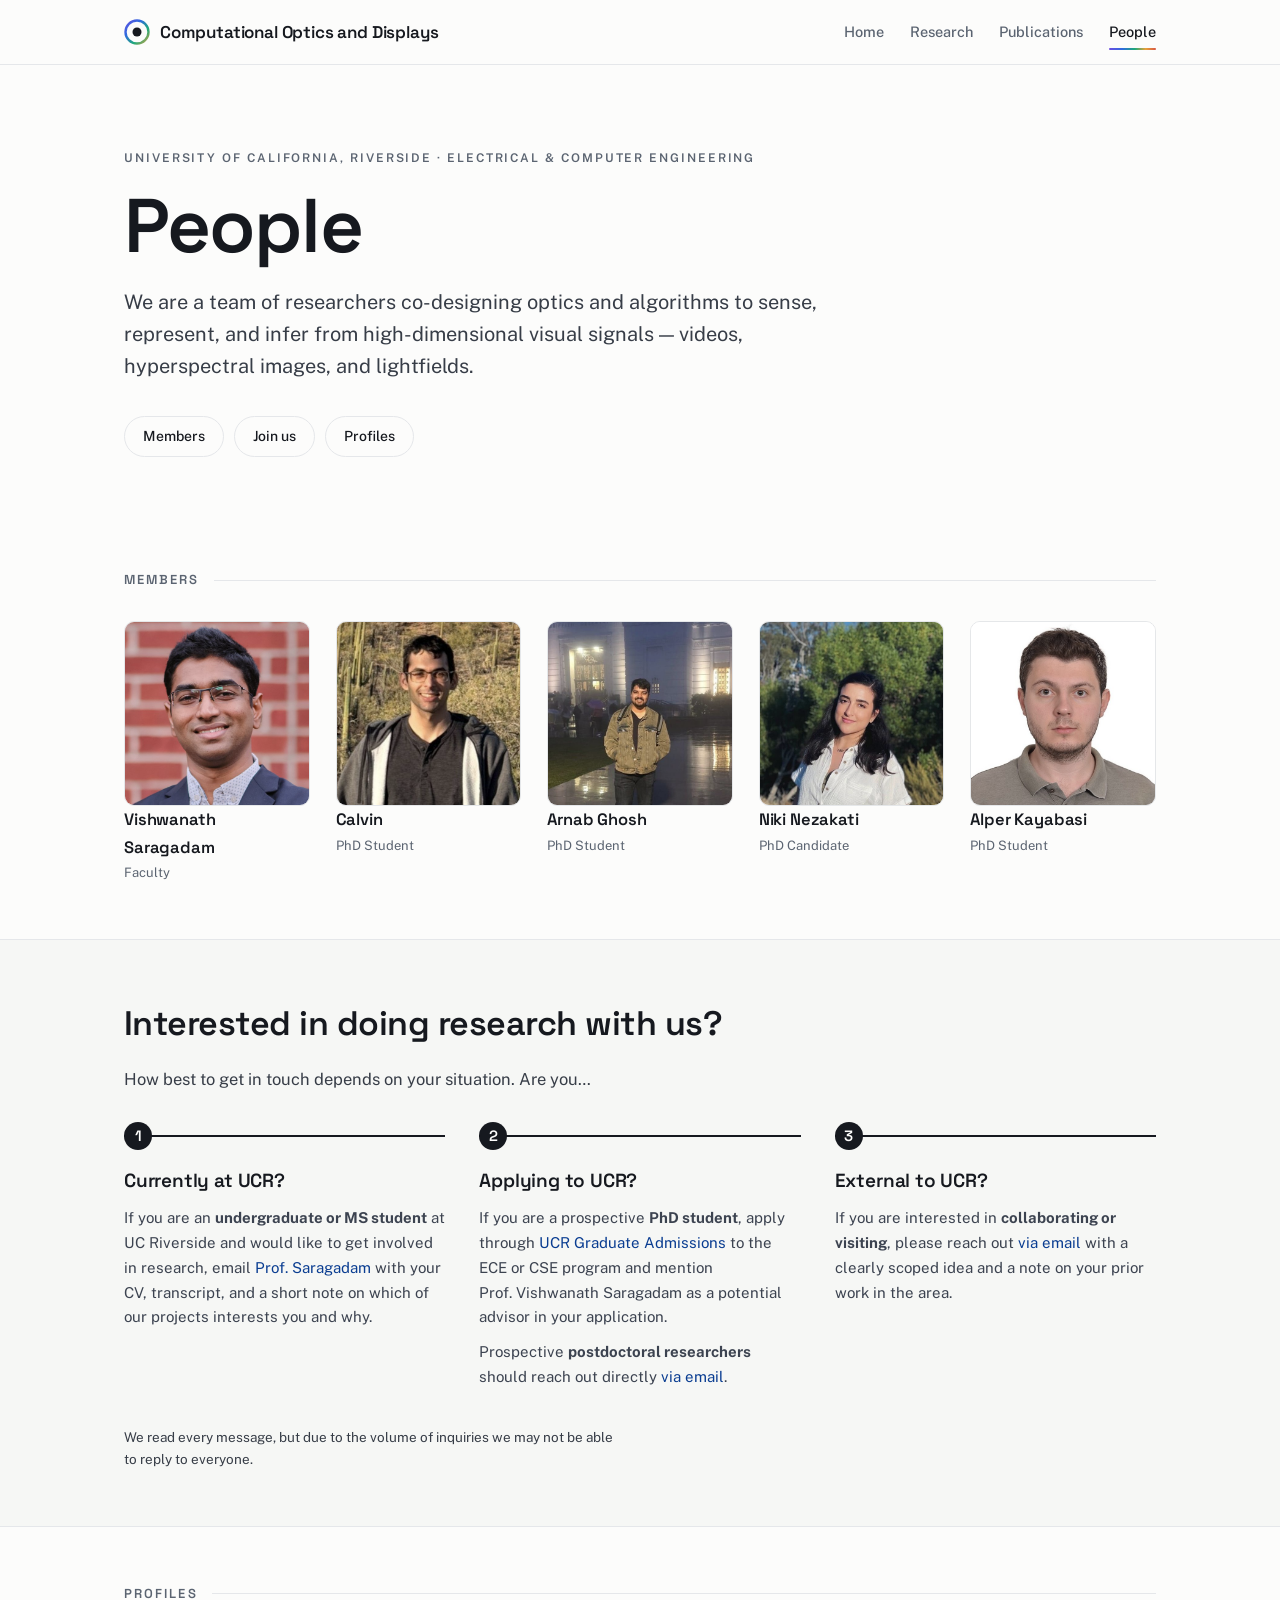
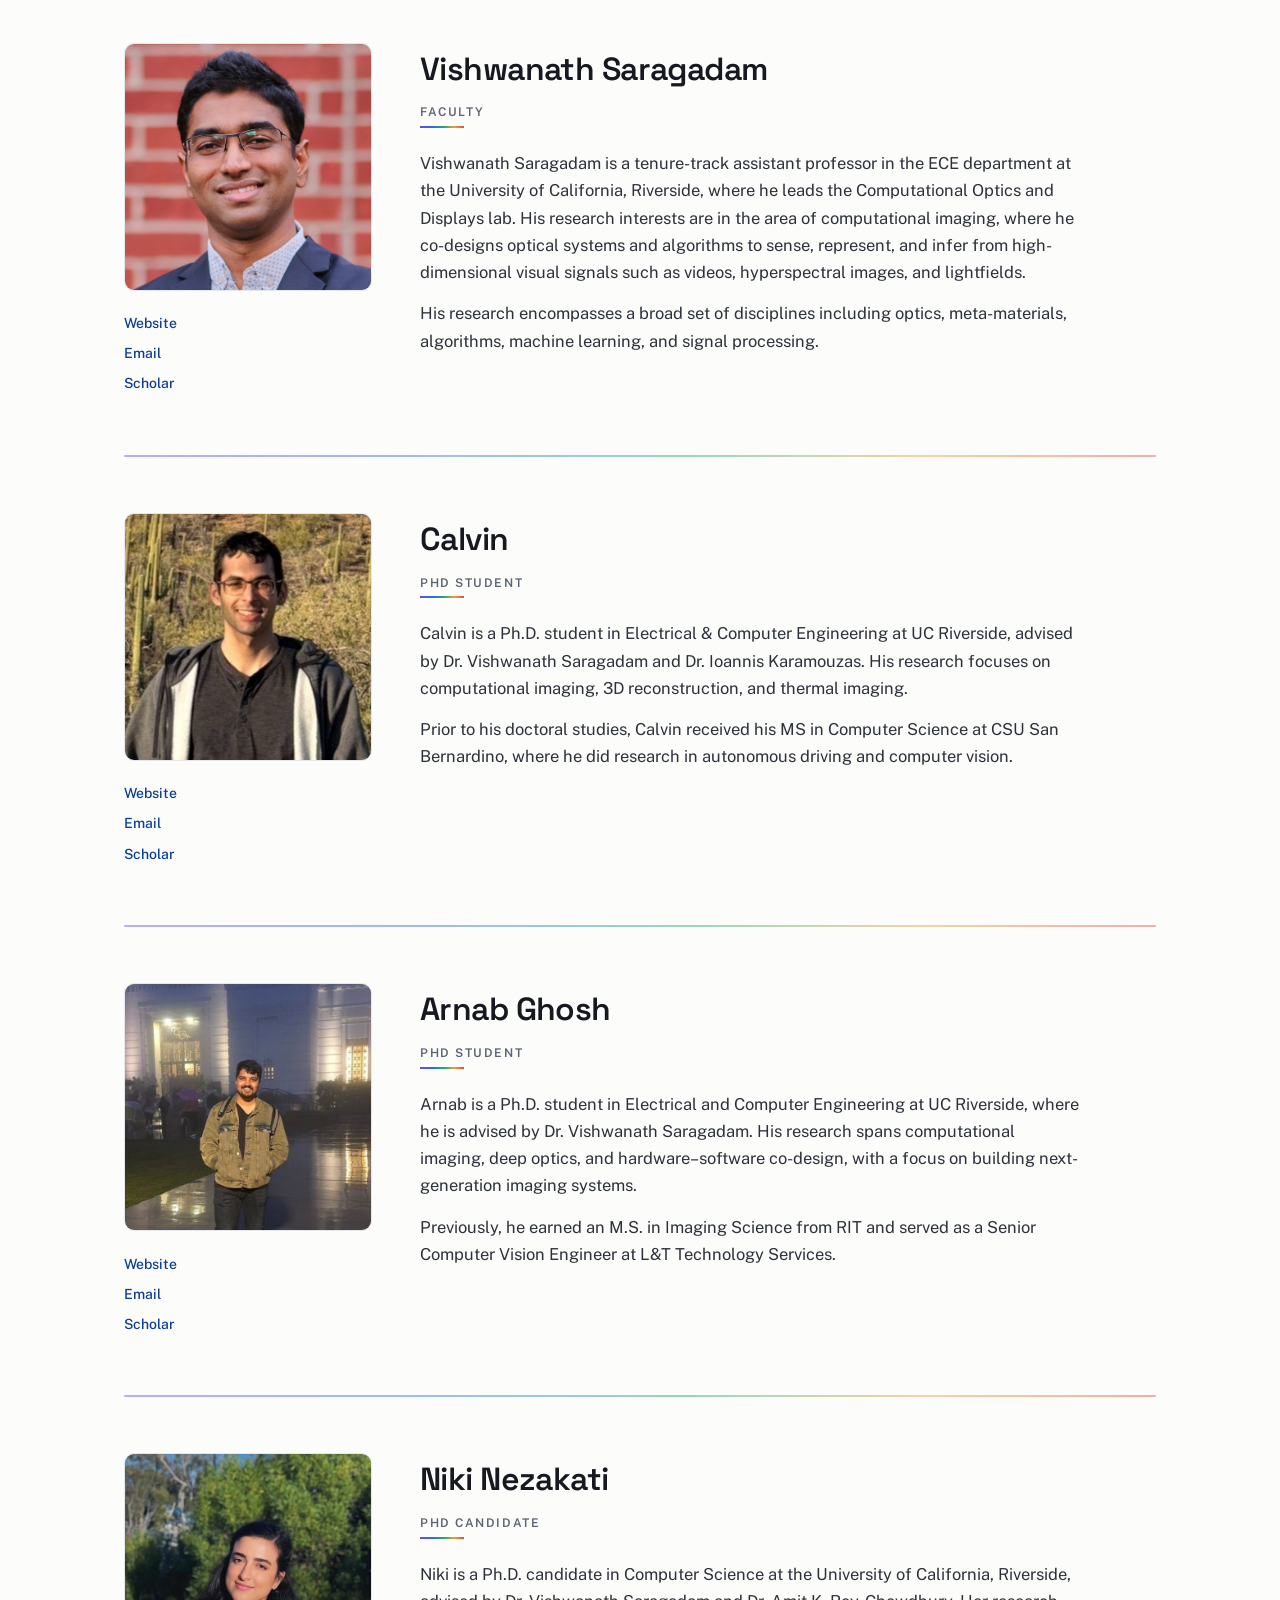
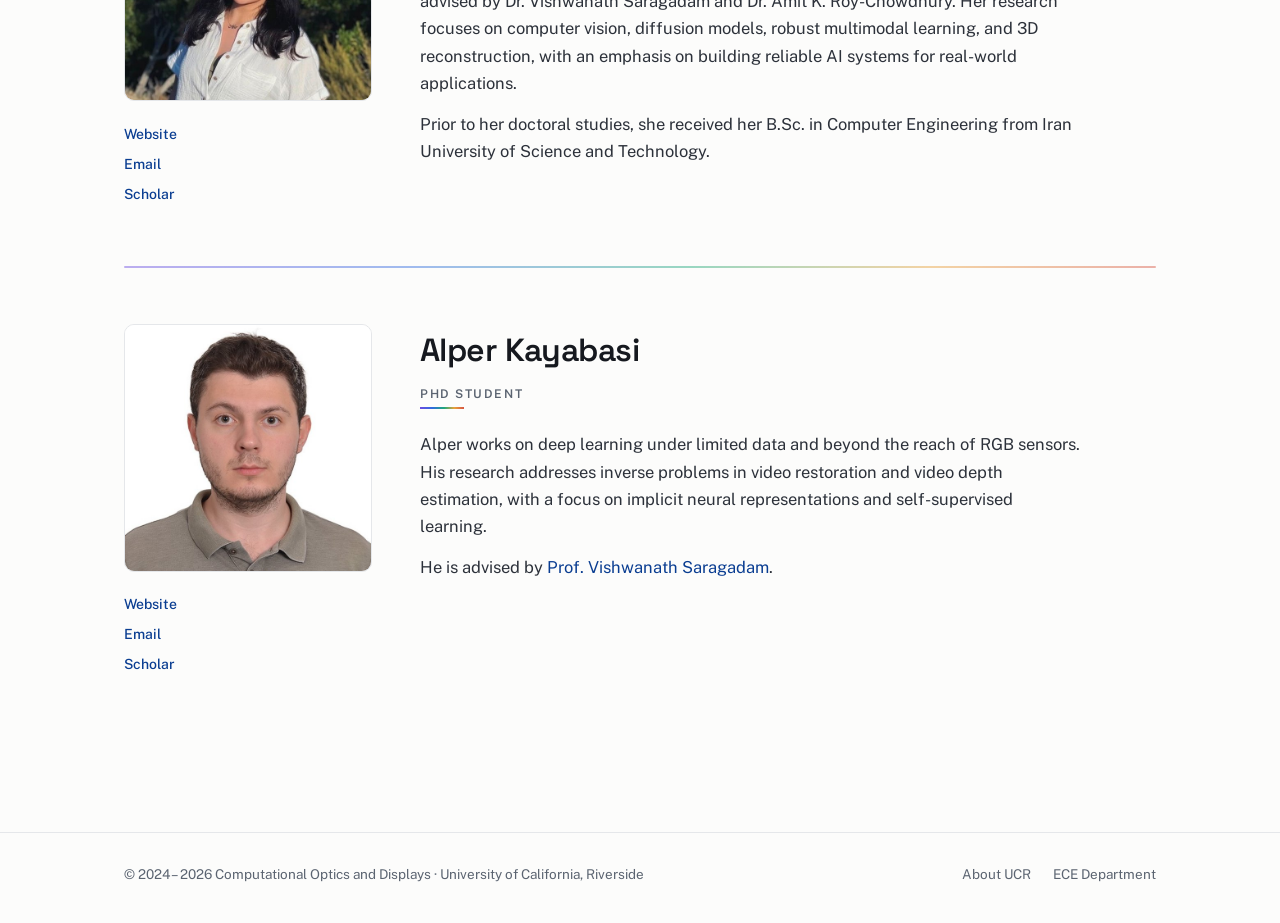
==== people.html @ ba67bdd8 "Add files via upload" ====
<!DOCTYPE html>
<html lang="en">
<head>
<meta charset="UTF-8">
<meta name="viewport" content="width=device-width, initial-scale=1.0">
<title>People – Computational Optics and Displays</title>
<meta name="description" content="The people of the Computational Optics and Displays lab at UC Riverside — co-designing optics and algorithms to sense, represent, and infer from high-dimensional visual signals.">
<link rel="preconnect" href="https://fonts.googleapis.com">
<link rel="preconnect" href="https://fonts.gstatic.com" crossorigin>
<link href="https://fonts.googleapis.com/css2?family=Space+Grotesk:wght@500;600;700&family=Public+Sans:ital,wght@0,400;0,500;0,600;1,400&display=swap" rel="stylesheet">
<link rel="stylesheet" href="css/style.css">
</head>
<body>
<a class="skip" href="#main-content">Skip to content</a>

<header class="site-head">
  <div class="container">
    <a class="brand" href="index.html">
      <!-- aperture mark -->
      <svg width="26" height="26" viewBox="0 0 26 26" fill="none" aria-hidden="true">
        <defs>
          <linearGradient id="spec" x1="0" y1="0" x2="26" y2="26" gradientUnits="userSpaceOnUse">
            <stop offset="0" stop-color="#6c4ce0"/><stop offset=".35" stop-color="#2f6bdf"/>
            <stop offset=".65" stop-color="#1fa97a"/><stop offset="1" stop-color="#e8a13a"/>
          </linearGradient>
        </defs>
        <circle cx="13" cy="13" r="11.5" stroke="url(#spec)" stroke-width="2.4"/>
        <circle cx="13" cy="13" r="4.5" fill="var(--ink)"/>
      </svg>
      Computational Optics and Displays
    </a>
    <nav class="main-nav" aria-label="Site">
      <a href="index.html">Home</a>
      <a href="index.html#research">Research</a>
      <a href="publications.html">Publications</a>
      <a href="people.html" class="active" aria-current="page">People</a>
    </nav>
  </div>
</header>

<main id="main-content">

  <!-- ============ Hero ============ -->
  <section class="hero">
    <div class="container">
      <p class="eyebrow">University of California, Riverside · Electrical &amp; Computer Engineering</p>
      <h1>People</h1>
      <p class="lede">We are a team of researchers co-designing optics and algorithms to sense, represent, and infer from high-dimensional visual signals — videos, hyperspectral images, and lightfields.</p>
      <nav class="jump" aria-label="On this page">
        <a href="#members">Members</a>
        <a href="#join-us">Join us</a>
        <a href="#profiles">Profiles</a>
      </nav>
    </div>
  </section>

  <!-- ============ Overview grid ============ -->
  <section class="section" id="members">
    <div class="container">
      <h2 class="section-head">Members</h2>
      <ul class="people-grid">
        <li><a class="person-card" href="#vishwanath">
          <img src="images/vishwanath.jpg" alt="Portrait of Vishwanath Saragadam">
          <span class="p-meta"><span class="p-name">Vishwanath Saragadam</span><span class="p-role">Faculty</span></span>
        </a></li>
        <li><a class="person-card" href="#calvin">
          <img src="images/calvin.jpg" alt="Portrait of Calvin">
          <span class="p-meta"><span class="p-name">Calvin</span><span class="p-role">PhD Student</span></span>
        </a></li>
        <li><a class="person-card" href="#arnab">
          <img src="images/arnab.jpg" alt="Portrait of Arnab">
          <span class="p-meta"><span class="p-name">Arnab Ghosh</span><span class="p-role">PhD Student</span></span>
        </a></li>
        <li><a class="person-card" href="#niki">
          <img src="images/niki.jpg" alt="Portrait of Niki">
          <span class="p-meta"><span class="p-name">Niki Nezakati</span><span class="p-role">PhD Candidate</span></span>
        </a></li>
        <li><a class="person-card" href="#alper">
          <img src="images/alper.jpg" alt="Portrait of Alper Kayabasi">
          <span class="p-meta"><span class="p-name">Alper Kayabasi</span><span class="p-role">PhD Student</span></span>
        </a></li>
      </ul>
    </div>
  </section>

  <!-- ============ Join us ============ -->
  <section class="section join" id="join-us">
    <div class="container">
      <h2>Interested in doing research with us?</h2>
      <p>How best to get in touch depends on your situation. Are you…</p>
      <ol class="join-list">
        <li>
          <h3>Currently at UCR?</h3>
          <p>If you are an <strong>undergraduate or MS student</strong> at UC Riverside and would like to get involved in research, email <a href="mailto:vishwanath.saragadam@ucr.edu">Prof.&nbsp;Saragadam</a> with your CV, transcript, and a short note on which of our projects interests you and why.</p>
        </li>
        <li>
          <h3>Applying to UCR?</h3>
          <p>If you are a prospective <strong>PhD student</strong>, apply through <a href="https://graduate.ucr.edu/admissions" target="_blank" rel="noopener">UCR Graduate Admissions</a> to the ECE or CSE program and mention Prof.&nbsp;Vishwanath Saragadam as a potential advisor in your application.</p>
          <p>Prospective <strong>postdoctoral researchers</strong> should reach out directly <a href="mailto:vishwanath.saragadam@ucr.edu">via email</a>.</p>
        </li>
        <li>
          <h3>External to UCR?</h3>
          <p>If you are interested in <strong>collaborating or visiting</strong>, please reach out <a href="mailto:vishwanath.saragadam@ucr.edu">via email</a> with a clearly scoped idea and a note on your prior work in the area.</p>
        </li>
      </ol>
      <p class="join-note">We read every message, but due to the volume of inquiries we may not be able to reply to everyone.</p>
    </div>
  </section>

  <!-- ============ Profiles ============ -->
  <section class="section" id="profiles">
    <div class="container">
      <h2 class="section-head">Profiles</h2>

      <!-- ===== PERSON: VISHWANATH SARAGADAM ===== -->
      <article class="profile" style="padding-top:8px">
        <div class="profile-media">
          <img src="images/vishwanath.jpg" alt="Portrait of Vishwanath Saragadam">
          <ul class="links">
            <li><a href="https://vishwa91.github.io/" target="_blank" rel="noopener">Website</a></li>
            <li><a href="mailto:vishwanath.saragadam@ucr.edu">Email</a></li>
            <li><a href="https://scholar.google.com/citations?user=u-xGD2AAAAAJ" target="_blank" rel="noopener">Scholar</a></li>
          </ul>
        </div>
        <div class="profile-body">
          <h3 id="vishwanath">Vishwanath Saragadam</h3>
          <span class="role-tag">Faculty</span>
          <p>Vishwanath Saragadam is a tenure-track assistant professor in the ECE department at the University of California, Riverside, where he leads the Computational Optics and Displays lab. His research interests are in the area of computational imaging, where he co-designs optical systems and algorithms to sense, represent, and infer from high-dimensional visual signals such as videos, hyperspectral images, and lightfields.</p>
          <p>His research encompasses a broad set of disciplines including optics, meta-materials, algorithms, machine learning, and signal processing.</p>
        </div>
      </article>
      <hr class="spectrum">

      <!-- ===== PERSON: CALVIN ===== -->
      <article class="profile">
        <div class="profile-media">
          <img src="images/calvin.jpg" alt="Portrait of Calvin">
          <ul class="links">
            <li><a href="#" class="todo">Website</a></li><!-- TODO: add link -->
            <li><a href="#" class="todo">Email</a></li><!-- TODO: add link -->
            <li><a href="#" class="todo">Scholar</a></li><!-- TODO: add link -->
          </ul>
        </div>
        <div class="profile-body">
          <h3 id="calvin">Calvin</h3>
          <span class="role-tag">PhD Student</span>
          <p>Calvin is a Ph.D. student in Electrical &amp; Computer Engineering at UC Riverside, advised by Dr.&nbsp;Vishwanath Saragadam and Dr.&nbsp;Ioannis Karamouzas. His research focuses on computational imaging, 3D reconstruction, and thermal imaging.</p>
          <p>Prior to his doctoral studies, Calvin received his MS in Computer Science at CSU San Bernardino, where he did research in autonomous driving and computer vision.</p>
        </div>
      </article>
      <hr class="spectrum">

      <!-- ===== PERSON: ARNAB ===== -->
      <article class="profile">
        <div class="profile-media">
          <img src="images/arnab.jpg" alt="Portrait of Arnab">
          <ul class="links">
            <li><a href="#" class="todo">Website</a></li><!-- TODO: add link -->
            <li><a href="#" class="todo">Email</a></li><!-- TODO: add link -->
            <li><a href="https://scholar.google.com/citations?user=zqR-GtcAAAAJ" target="_blank" rel="noopener">Scholar</a></li>
          </ul>
        </div>
        <div class="profile-body">
          <h3 id="arnab">Arnab Ghosh</h3>
          <span class="role-tag">PhD Student</span>
          <p>Arnab is a Ph.D. student in Electrical and Computer Engineering at UC Riverside, where he is advised by Dr.&nbsp;Vishwanath Saragadam. His research spans computational imaging, deep optics, and hardware–software co-design, with a focus on building next-generation imaging systems.</p>
          <p>Previously, he earned an M.S. in Imaging Science from RIT and served as a Senior Computer Vision Engineer at L&amp;T Technology Services.</p>
        </div>
      </article>
      <hr class="spectrum">

      <!-- ===== PERSON: NIKI ===== -->
      <article class="profile">
        <div class="profile-media">
          <img src="images/niki.jpg" alt="Portrait of Niki">
          <ul class="links">
            <li><a href="#" class="todo">Website</a></li><!-- TODO: add link -->
            <li><a href="#" class="todo">Email</a></li><!-- TODO: add link -->
            <li><a href="#" class="todo">Scholar</a></li><!-- TODO: add link -->
          </ul>
        </div>
        <div class="profile-body">
          <h3 id="niki">Niki Nezakati</h3>
          <span class="role-tag">PhD Candidate</span>
          <p>Niki is a Ph.D. candidate in Computer Science at the University of California, Riverside, advised by Dr.&nbsp;Vishwanath Saragadam and Dr.&nbsp;Amit K. Roy-Chowdhury. Her research focuses on computer vision, diffusion models, robust multimodal learning, and 3D reconstruction, with an emphasis on building reliable AI systems for real-world applications.</p>
          <p>Prior to her doctoral studies, she received her B.Sc. in Computer Engineering from Iran University of Science and Technology.</p>
        </div>
      </article>
      <hr class="spectrum">

      <!-- ===== PERSON: ALPER KAYABASI ===== -->
      <article class="profile">
        <div class="profile-media">
          <img src="images/alper.jpg" alt="Portrait of Alper Kayabasi">
          <ul class="links">
            <li><a href="https://alpoler.github.io/" target="_blank" rel="noopener">Website</a></li>
            <li><a href="#" class="todo">Email</a></li><!-- TODO: add link -->
            <li><a href="https://scholar.google.com/citations?user=zFYCmJEAAAAJ" target="_blank" rel="noopener">Scholar</a></li>
          </ul>
        </div>
        <div class="profile-body">
          <h3 id="alper">Alper Kayabasi</h3>
          <span class="role-tag">PhD Student</span>
          <p>Alper works on deep learning under limited data and beyond the reach of RGB sensors. His research addresses inverse problems in video restoration and video depth estimation, with a focus on implicit neural representations and self-supervised learning.</p>
          <p>He is advised by <a href="https://vishwa91.github.io/" target="_blank" rel="noopener">Prof.&nbsp;Vishwanath Saragadam</a>.</p>
        </div>
      </article>

    </div>
  </section>
</main>

<footer class="site-foot">
  <div class="container">
    <span>© 2024 – 2026 Computational Optics and Displays · University of California, Riverside</span>
    <span class="foot-links">
      <a href="https://www.ucr.edu" target="_blank" rel="noopener">About UCR</a>
      <a href="https://www.ece.ucr.edu" target="_blank" rel="noopener">ECE Department</a>
    </span>
  </div>
</footer>

</body>
</html>
---- css/style.css ----
:root{
  --ink:#16191f;
  --muted:#5b6471;
  --paper:#fcfcfb;
  --line:#e5e7ea;
  --accent:#0a3d91;        /* UCR blue, deepened for text use */
  --gold:#f5a800;          /* UCR gold, used sparingly */
  --spectrum:linear-gradient(90deg,#6c4ce0 0%,#2f6bdf 28%,#1fa97a 55%,#e8a13a 78%,#d65543 100%);
  --radius:10px;
  --maxw:1080px;
}
*{box-sizing:border-box;margin:0;padding:0}
html{scroll-behavior:smooth}
body{
  font-family:"Public Sans",-apple-system,BlinkMacSystemFont,"Segoe UI",sans-serif;
  font-size:16.5px;line-height:1.65;
  color:var(--ink);background:var(--paper);
  -webkit-font-smoothing:antialiased;
}
h1,h2,h3,.brand,.p-name{font-family:"Space Grotesk","Public Sans",sans-serif}
a{color:var(--accent);text-decoration:none}
a:hover{text-decoration:underline;text-underline-offset:3px}
a:focus-visible{outline:2px solid var(--accent);outline-offset:3px;border-radius:2px}
img{display:block;max-width:100%}
.container{max-width:var(--maxw);margin:0 auto;padding:0 24px}
.skip{position:absolute;left:-9999px;top:0;background:var(--ink);color:#fff;padding:10px 16px;z-index:50}
.skip:focus{left:12px;top:12px}

/* ---------- Header ---------- */
.site-head{border-bottom:1px solid var(--line);background:rgba(252,252,251,.92);backdrop-filter:blur(6px);position:sticky;top:0;z-index:20}
.site-head .container{display:flex;align-items:center;justify-content:space-between;gap:20px;height:64px}
.brand{display:flex;align-items:center;gap:10px;font-weight:600;font-size:17px;letter-spacing:-.01em;color:var(--ink)}
.brand:hover{text-decoration:none}
.brand svg{flex:none}
.main-nav{display:flex;gap:26px;flex-wrap:wrap}
.main-nav a{color:var(--muted);font-size:14.5px;font-weight:500;padding:4px 0;position:relative}
.main-nav a:hover{color:var(--ink);text-decoration:none}
.main-nav a.active{color:var(--ink)}
.main-nav a.active::after{content:"";position:absolute;left:0;right:0;bottom:-2px;height:2px;background:var(--spectrum);border-radius:2px}

/* ---------- Hero ---------- */
.hero{padding:84px 0 56px}
.eyebrow{font-size:12px;font-weight:600;letter-spacing:.16em;text-transform:uppercase;color:var(--muted);margin-bottom:18px}
.hero h1{font-size:clamp(44px,7vw,76px);font-weight:600;letter-spacing:-.025em;line-height:1.02;margin-bottom:22px}
.lede{font-size:20px;line-height:1.6;color:#373d47;max-width:58ch}
.jump{display:flex;gap:10px;flex-wrap:wrap;margin-top:34px}
.jump a{font-size:14px;font-weight:500;color:var(--ink);border:1px solid var(--line);border-radius:999px;padding:8px 18px;transition:border-color .25s,color .25s}
.jump a:hover{border-color:var(--accent);color:var(--accent);text-decoration:none}

/* ---------- Section scaffolding ---------- */
.section{padding:56px 0}
.section-head{font-size:13px;font-weight:600;letter-spacing:.16em;text-transform:uppercase;color:var(--muted);margin-bottom:30px;display:flex;align-items:center;gap:14px}
.section-head::after{content:"";flex:1;height:1px;background:var(--line)}
hr.spectrum{border:0;height:2px;background:var(--spectrum);opacity:.45;border-radius:2px;margin:0}

/* ---------- Overview grid ---------- */
.people-grid{list-style:none;display:grid;grid-template-columns:repeat(auto-fill,minmax(168px,1fr));gap:30px 26px}
.person-card{display:block;color:var(--ink)}
.person-card:hover{text-decoration:none}
.person-card img{width:100%;aspect-ratio:1/1;object-fit:cover;border-radius:var(--radius);border:1px solid var(--line);filter:saturate(.82);transition:filter .35s,transform .35s}
.person-card:hover img{filter:saturate(1.05);transform:translateY(-2px)}
.p-name{display:inline;font-size:16.5px;font-weight:600;letter-spacing:-.01em;background-image:var(--spectrum);background-repeat:no-repeat;background-position:0 100%;background-size:0% 2px;transition:background-size .35s}
.person-card:hover .p-name{background-size:100% 2px}
.p-meta{margin-top:12px;line-height:1.45}
.p-role{display:block;font-size:13px;color:var(--muted);margin-top:3px}

/* ---------- Join us ---------- */
.join{background:#f6f7f5;border-top:1px solid var(--line);border-bottom:1px solid var(--line)}
.join h2{font-size:clamp(26px,3.4vw,34px);font-weight:600;letter-spacing:-.015em;margin-bottom:14px}
.join > .container > p{max-width:62ch;color:#373d47}
.join-list{list-style:none;counter-reset:join;display:grid;grid-template-columns:repeat(auto-fit,minmax(260px,1fr));gap:34px;margin-top:42px}
.join-list li{counter-increment:join;border-top:2px solid var(--ink);padding-top:18px;position:relative}
.join-list li::before{content:counter(join);font-family:"Space Grotesk",sans-serif;font-weight:600;font-size:15px;color:var(--paper);background:var(--ink);width:28px;height:28px;border-radius:50%;display:flex;align-items:center;justify-content:center;position:absolute;top:-15px;left:0}
.join-list h3{font-size:19px;font-weight:600;letter-spacing:-.01em;margin:10px 0 10px}
.join-list p{font-size:15px;color:#3c4350}
.join-list p + p{margin-top:10px}
.join-note{font-size:13.5px;color:var(--muted);margin-top:36px;max-width:70ch}

/* ---------- Profiles ---------- */
.profile{display:grid;grid-template-columns:248px 1fr;gap:48px;padding:56px 0;align-items:start}
.profile-media img{width:100%;aspect-ratio:1/1;object-fit:cover;border-radius:var(--radius);border:1px solid var(--line)}
.links{list-style:none;margin-top:18px}
.links a{display:inline-block;font-size:14px;font-weight:500;padding:3.5px 0;color:var(--accent)}
.links a::after{content:"↗";font-size:11px;margin-left:5px;opacity:0;transition:opacity .2s}
.links a:hover::after{opacity:.8}
.profile-body h3{font-size:clamp(26px,3.2vw,32px);font-weight:600;letter-spacing:-.018em;scroll-margin-top:90px}
.role-tag{display:inline-block;font-size:12px;font-weight:600;letter-spacing:.13em;text-transform:uppercase;color:var(--muted);margin:8px 0 22px;padding-bottom:5px;background-image:var(--spectrum);background-repeat:no-repeat;background-position:0 100%;background-size:44px 2px}
.profile-body p{max-width:66ch;color:#2c313a}
.profile-body p + p{margin-top:14px}
.todo{color:var(--muted)}

/* ---------- Footer ---------- */
.site-foot{border-top:1px solid var(--line);margin-top:40px}
.site-foot .container{display:flex;justify-content:space-between;gap:18px;flex-wrap:wrap;padding-top:30px;padding-bottom:38px;font-size:13.5px;color:var(--muted)}
.site-foot a{color:var(--muted)}
.site-foot a:hover{color:var(--ink)}
.foot-links{display:flex;gap:22px}

@media (max-width:760px){
  .hero{padding:56px 0 40px}
  .profile{grid-template-columns:1fr;gap:26px;padding:44px 0}
  .profile-media img{max-width:280px}
  .site-head .container{height:auto;padding-top:12px;padding-bottom:12px;flex-wrap:wrap}
}
@media (prefers-reduced-motion:reduce){
  html{scroll-behavior:auto}
  *,*::before,*::after{transition:none!important}
}

/* ---------- Publications ---------- */
.pubs-wrap{padding-bottom:24px}
.pub-note{font-size:14px;color:var(--muted);margin-top:14px}
.year-block{margin-top:44px}
.year-block:first-of-type{margin-top:8px}
.pub{padding:28px 0;border-top:1px solid var(--line)}
.year-block .pub:first-of-type{border-top:0;padding-top:18px}
.pub-title{font-size:20px;font-weight:600;letter-spacing:-.012em;line-height:1.35}
.pub-title a{color:var(--ink);background-image:var(--spectrum);background-repeat:no-repeat;background-position:0 100%;background-size:0% 2px;transition:background-size .35s,color .2s}
.pub-title a:hover{color:var(--accent);text-decoration:none;background-size:100% 2px}
.pub-authors{margin-top:9px;font-size:15px;color:#3c4350;max-width:74ch}
.lab-member{color:var(--ink);font-weight:500;background-image:var(--spectrum);background-repeat:no-repeat;background-position:0 100%;background-size:100% 1.5px;padding-bottom:1px}
.pub-meta{margin-top:12px;display:flex;align-items:center;gap:16px;flex-wrap:wrap}
.venue{font-size:11.5px;font-weight:600;letter-spacing:.09em;text-transform:uppercase;border:1px solid var(--line);border-radius:999px;padding:3.5px 11px;color:var(--muted)}
.venue.conf{border-color:#ecd9a8;background:#fdf7e7;color:#7a5d10}
.pub-link{font-size:14px;font-weight:500}
.pub-link::after{content:"↗";font-size:11px;margin-left:5px}

.venue-full{font-size:13px;color:var(--muted)}
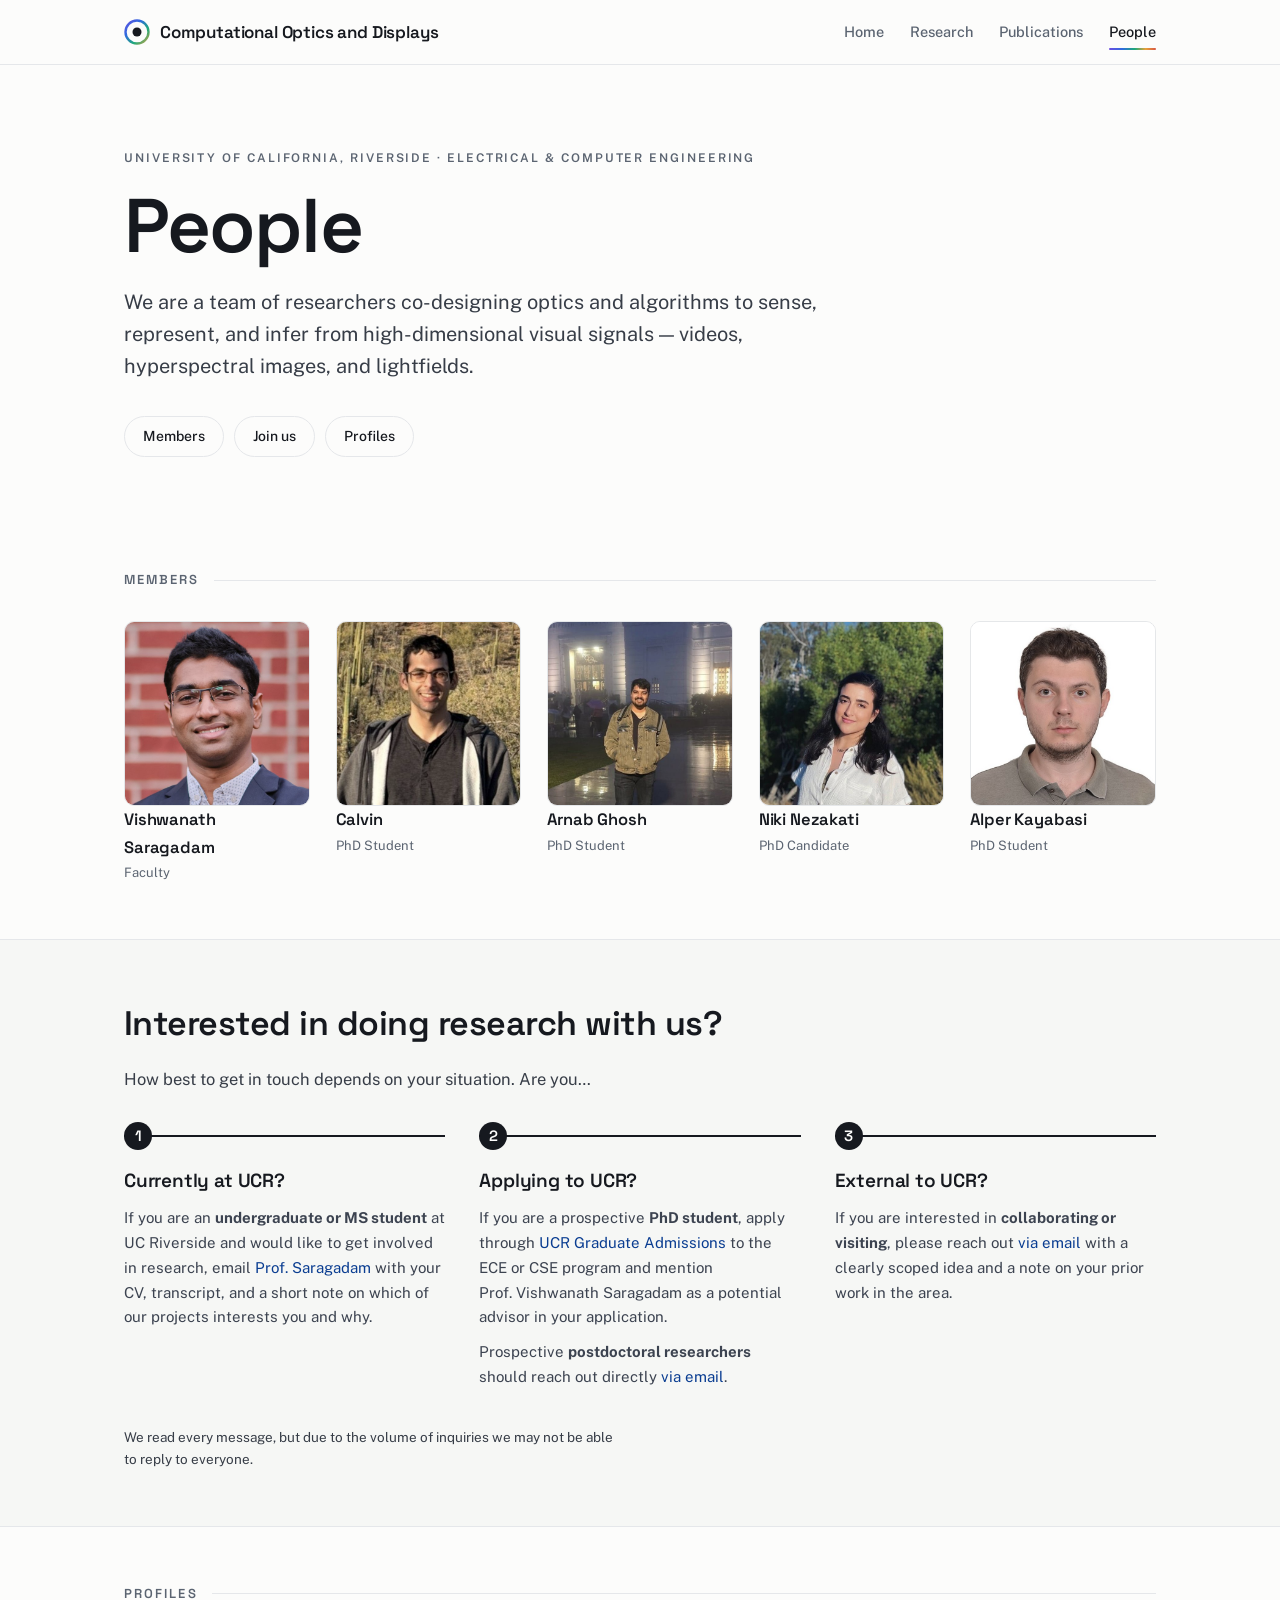
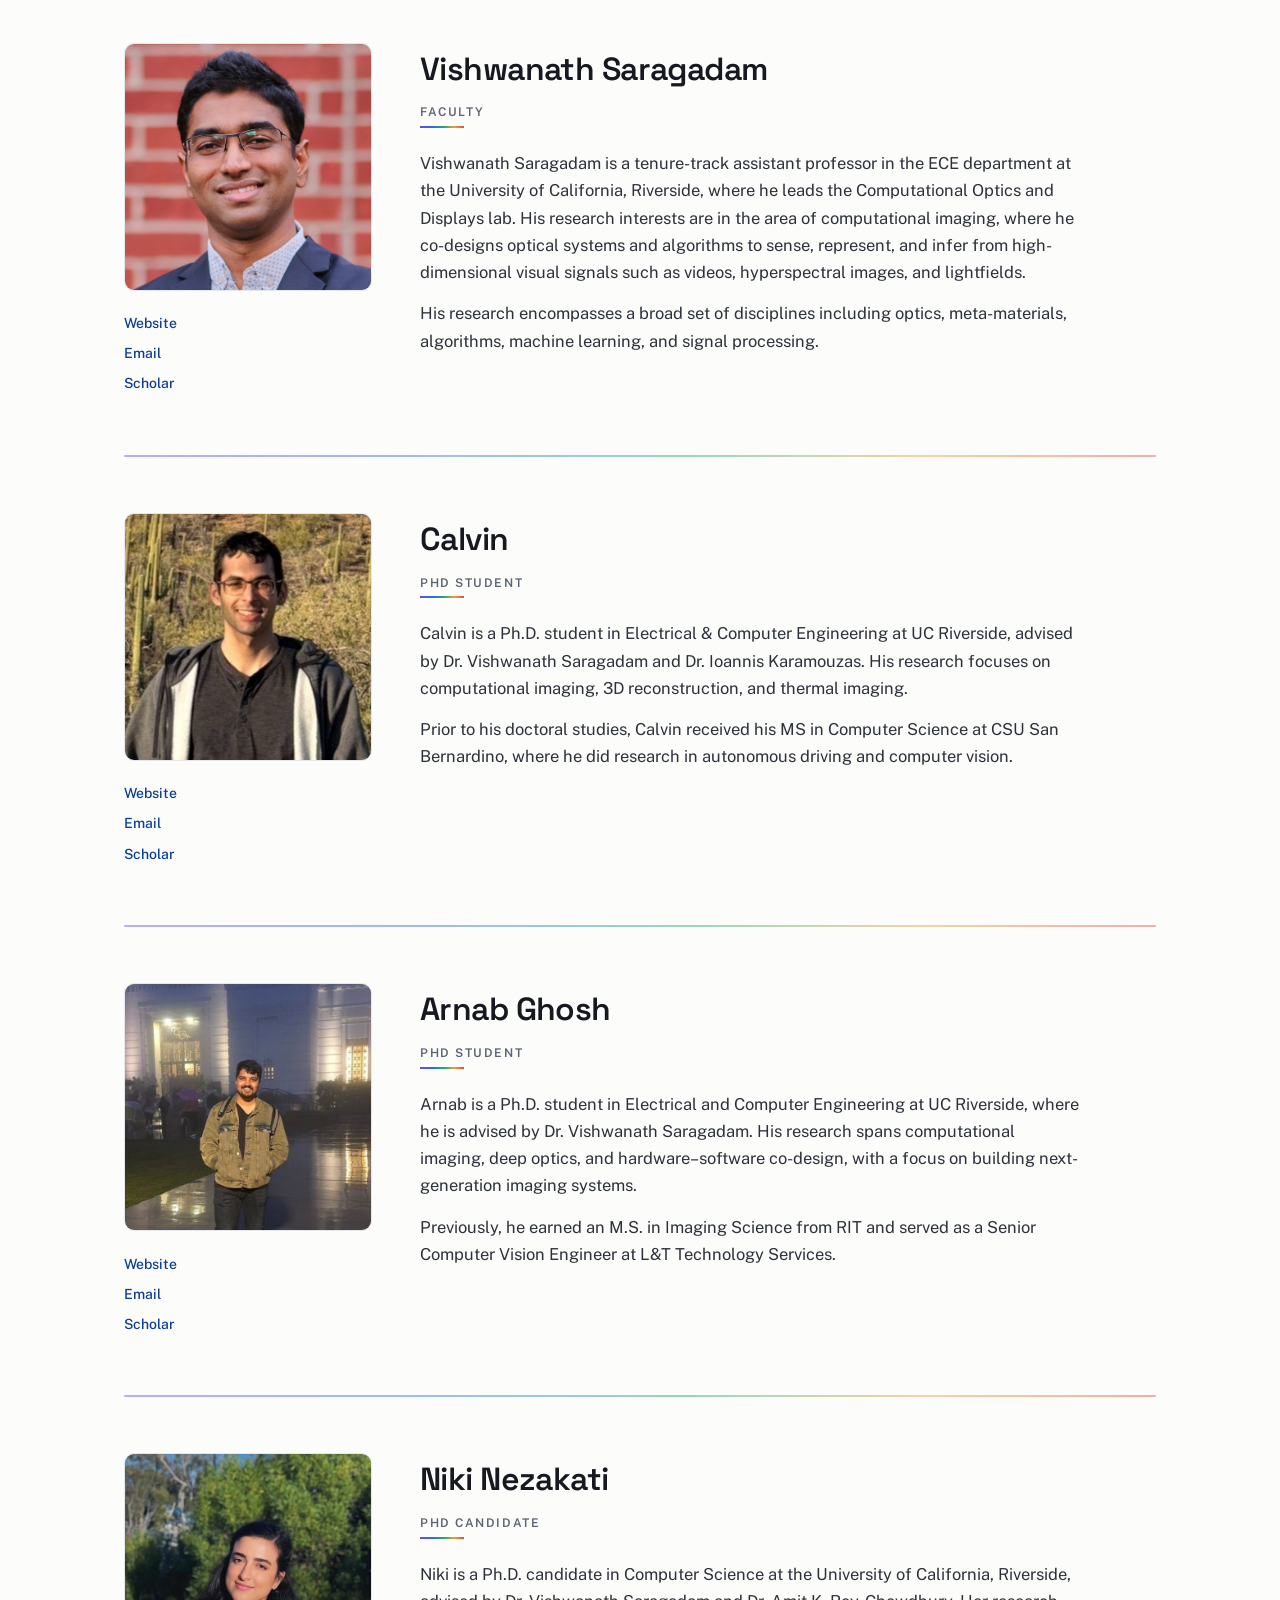
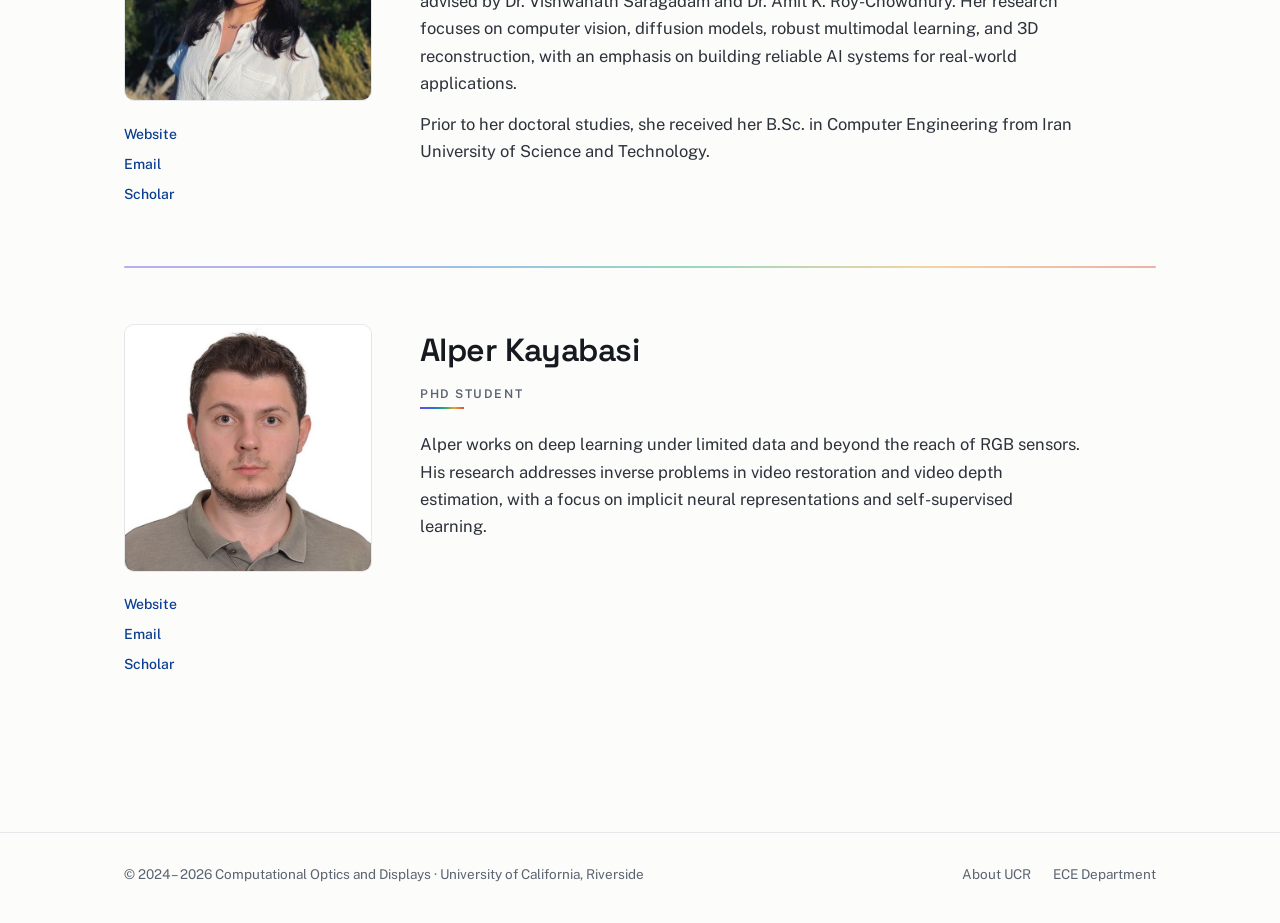
==== commit 7dcd7975: "Update people.html" ====
--- a/people.html
+++ b/people.html
@@ -202,7 +202,6 @@
           <h3 id="alper">Alper Kayabasi</h3>
           <span class="role-tag">PhD Student</span>
           <p>Alper works on deep learning under limited data and beyond the reach of RGB sensors. His research addresses inverse problems in video restoration and video depth estimation, with a focus on implicit neural representations and self-supervised learning.</p>
-          <p>He is advised by <a href="https://vishwa91.github.io/" target="_blank" rel="noopener">Prof.&nbsp;Vishwanath Saragadam</a>.</p>
         </div>
       </article>
 
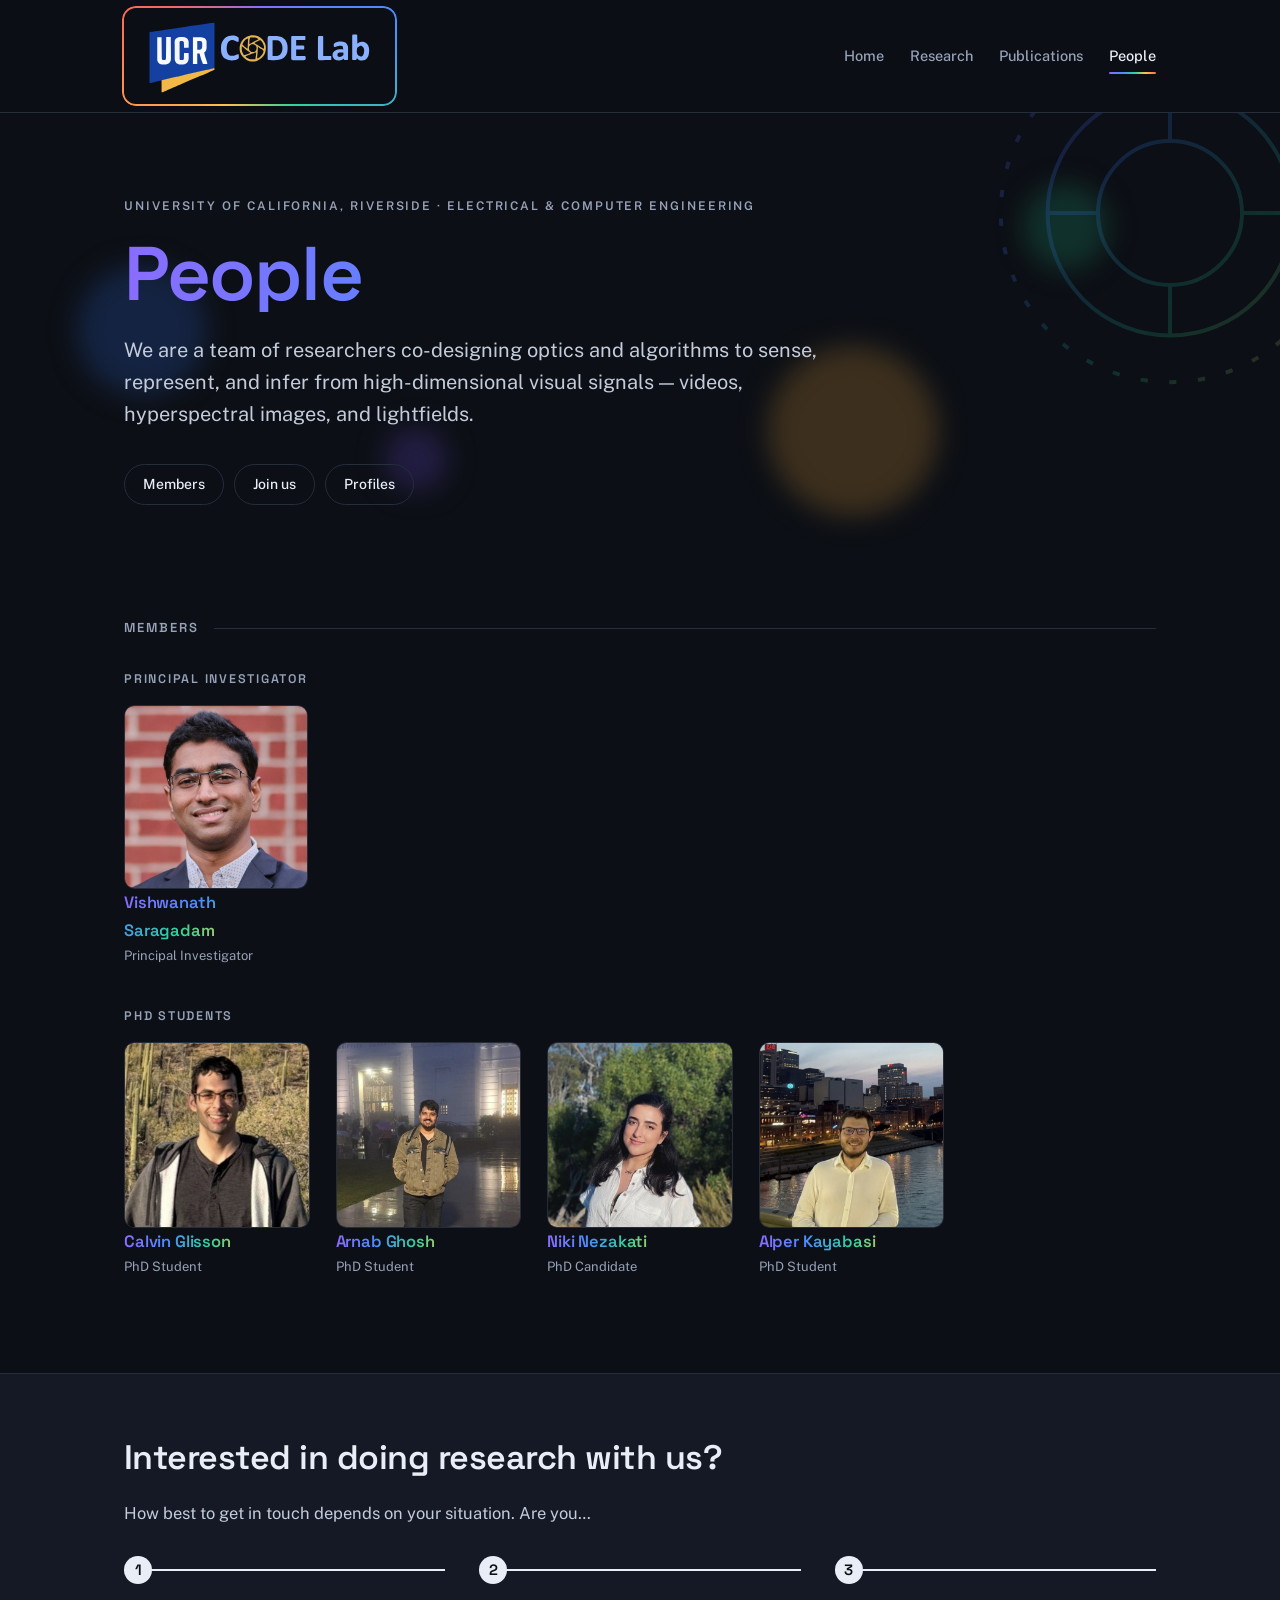
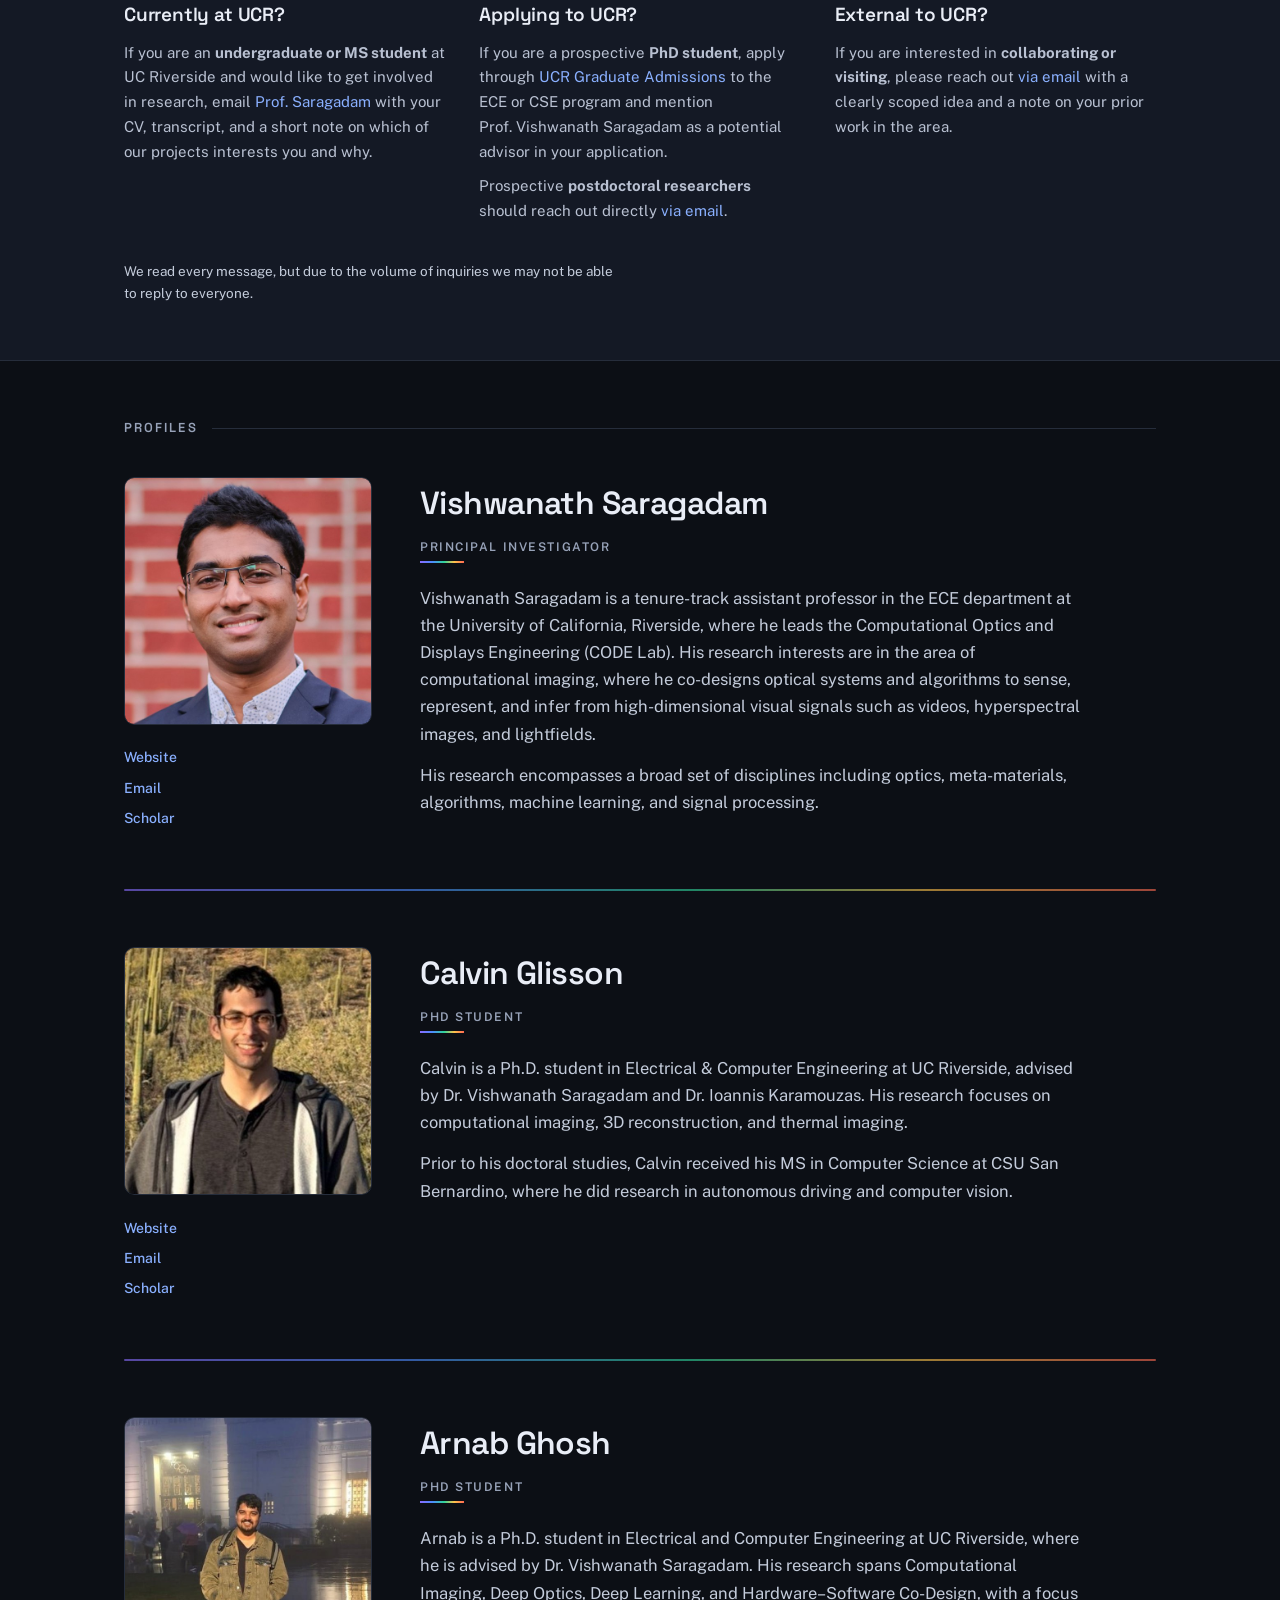
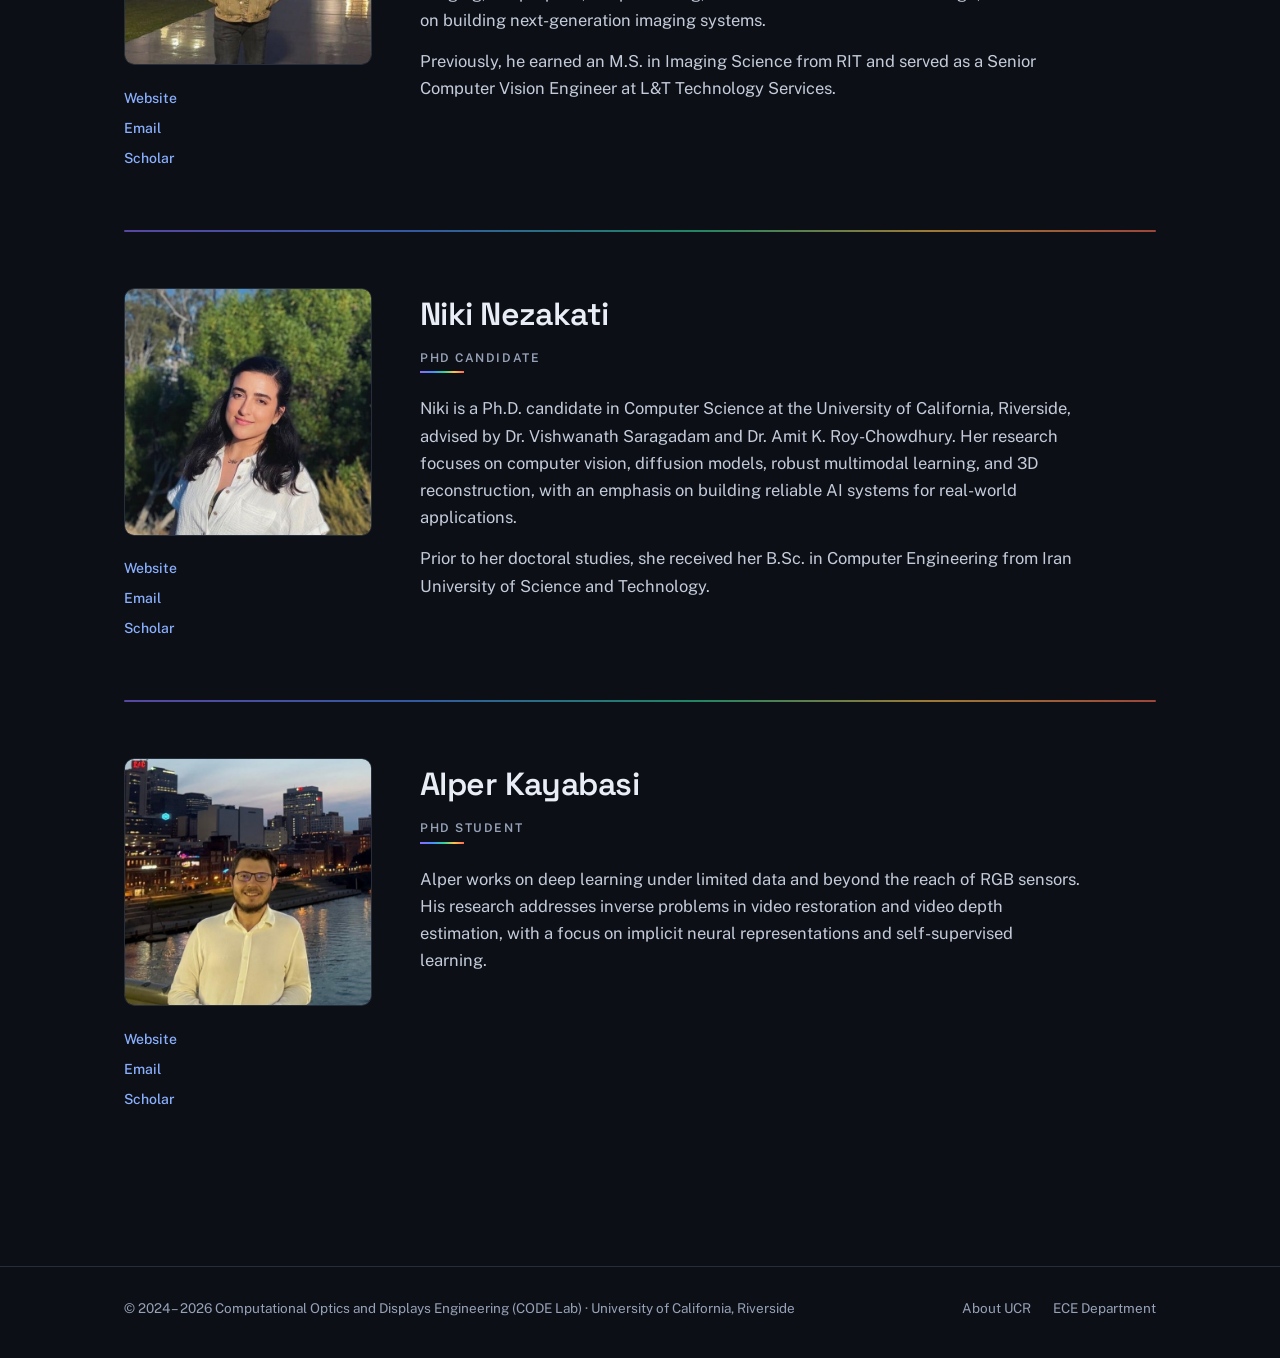
==== commit 08f7218a: "Transparent logo, CODE Lab branding, favicon + social cards, hyperspectral portrait hover" ====
--- a/people.html
+++ b/people.html
@@ -3,11 +3,31 @@
 <head>
 <meta charset="UTF-8">
 <meta name="viewport" content="width=device-width, initial-scale=1.0">
-<title>People – Computational Optics and Displays</title>
-<meta name="description" content="The people of the Computational Optics and Displays lab at UC Riverside — co-designing optics and algorithms to sense, represent, and infer from high-dimensional visual signals.">
+<title>People – Computational Optics and Displays Engineering (CODE Lab)</title>
+<meta name="description" content="The people of the Computational Optics and Displays Engineering (CODE Lab) at UC Riverside — co-designing optics and algorithms to sense, represent, and infer from high-dimensional visual signals.">
+<link rel="canonical" href="https://ucr-code.github.io/people.html">
+<meta name="theme-color" content="#0c0f15">
+<link rel="icon" type="image/svg+xml" href="images/favicon.svg">
+<link rel="icon" type="image/png" sizes="32x32" href="images/favicon-32.png">
+<link rel="apple-touch-icon" href="images/apple-touch-icon.png">
+<!-- Open Graph / social cards -->
+<meta property="og:type" content="website">
+<meta property="og:site_name" content="CODE Lab — UC Riverside">
+<meta property="og:title" content="People – Computational Optics and Displays Engineering (CODE Lab)">
+<meta property="og:description" content="Meet the CODE Lab team at UC Riverside — researchers co-designing optics and algorithms to sense, represent, and infer from high-dimensional visual signals.">
+<meta property="og:url" content="https://ucr-code.github.io/people.html">
+<meta property="og:image" content="https://ucr-code.github.io/images/og-image.png">
+<meta property="og:image:width" content="1200">
+<meta property="og:image:height" content="630">
+<meta property="og:image:alt" content="CODE Lab — Computational Optics and Displays Engineering, UC Riverside">
+<meta name="twitter:card" content="summary_large_image">
+<meta name="twitter:title" content="People – Computational Optics and Displays Engineering (CODE Lab)">
+<meta name="twitter:description" content="Meet the CODE Lab team at UC Riverside — researchers co-designing optics and algorithms to sense, represent, and infer from high-dimensional visual signals.">
+<meta name="twitter:image" content="https://ucr-code.github.io/images/og-image.png">
 <link rel="preconnect" href="https://fonts.googleapis.com">
 <link rel="preconnect" href="https://fonts.gstatic.com" crossorigin>
 <link href="https://fonts.googleapis.com/css2?family=Space+Grotesk:wght@500;600;700&family=Public+Sans:ital,wght@0,400;0,500;0,600;1,400&display=swap" rel="stylesheet">
+<script>document.documentElement.classList.add('js');</script>
 <link rel="stylesheet" href="css/style.css">
 </head>
 <body>
@@ -15,19 +35,8 @@
 
 <header class="site-head">
   <div class="container">
-    <a class="brand" href="index.html">
-      <!-- aperture mark -->
-      <svg width="26" height="26" viewBox="0 0 26 26" fill="none" aria-hidden="true">
-        <defs>
-          <linearGradient id="spec" x1="0" y1="0" x2="26" y2="26" gradientUnits="userSpaceOnUse">
-            <stop offset="0" stop-color="#6c4ce0"/><stop offset=".35" stop-color="#2f6bdf"/>
-            <stop offset=".65" stop-color="#1fa97a"/><stop offset="1" stop-color="#e8a13a"/>
-          </linearGradient>
-        </defs>
-        <circle cx="13" cy="13" r="11.5" stroke="url(#spec)" stroke-width="2.4"/>
-        <circle cx="13" cy="13" r="4.5" fill="var(--ink)"/>
-      </svg>
-      Computational Optics and Displays
+    <a class="brand" href="index.html" aria-label="Computational Optics and Displays Engineering (CODE Lab) — Home">
+      <img src="images/logo.svg" alt="Computational Optics and Displays Engineering (CODE Lab)" class="brand-logo">
     </a>
     <nav class="main-nav" aria-label="Site">
       <a href="index.html">Home</a>
@@ -42,6 +51,21 @@
 
   <!-- ============ Hero ============ -->
   <section class="hero">
+    <div class="optics-bg" aria-hidden="true">
+      <span class="bokeh"></span><span class="bokeh"></span><span class="bokeh"></span><span class="bokeh"></span>
+      <svg class="aperture" viewBox="0 0 100 100" fill="none">
+        <defs><linearGradient id="ap-spec" x1="0" y1="0" x2="100" y2="100" gradientUnits="userSpaceOnUse">
+          <stop offset="0" stop-color="#6c4ce0"/><stop offset=".33" stop-color="#2f6bdf"/>
+          <stop offset=".66" stop-color="#1fa97a"/><stop offset="1" stop-color="#e8a13a"/>
+        </linearGradient></defs>
+        <g stroke="url(#ap-spec)" stroke-width="1.1">
+          <circle cx="50" cy="50" r="47" stroke-dasharray="2 6"/>
+          <circle cx="50" cy="50" r="34"/>
+          <circle cx="50" cy="50" r="20"/>
+          <path d="M50 30 L50 16 M70 50 L84 50 M50 70 L50 84 M30 50 L16 50"/>
+        </g>
+      </svg>
+    </div>
     <div class="container">
       <p class="eyebrow">University of California, Riverside · Electrical &amp; Computer Engineering</p>
       <h1>People</h1>
@@ -57,26 +81,32 @@
   <!-- ============ Overview grid ============ -->
   <section class="section" id="members">
     <div class="container">
-      <h2 class="section-head">Members</h2>
+      <h2 class="section-head reveal">Members</h2>
+
+      <h3 class="member-role reveal">Principal Investigator</h3>
+      <ul class="people-grid solo">
+        <li class="reveal" style="--i:0"><a class="person-card" href="#vishwanath">
+          <span class="shot"><img src="images/vishwanath.jpg" alt="Portrait of Vishwanath Saragadam"></span>
+          <span class="p-meta"><span class="p-name">Vishwanath Saragadam</span><span class="p-role">Principal Investigator</span></span>
+        </a></li>
+      </ul>
+
+      <h3 class="member-role reveal">PhD Students</h3>
       <ul class="people-grid">
-        <li><a class="person-card" href="#vishwanath">
-          <img src="images/vishwanath.jpg" alt="Portrait of Vishwanath Saragadam">
-          <span class="p-meta"><span class="p-name">Vishwanath Saragadam</span><span class="p-role">Faculty</span></span>
-        </a></li>
-        <li><a class="person-card" href="#calvin">
-          <img src="images/calvin.jpg" alt="Portrait of Calvin">
-          <span class="p-meta"><span class="p-name">Calvin</span><span class="p-role">PhD Student</span></span>
-        </a></li>
-        <li><a class="person-card" href="#arnab">
-          <img src="images/arnab.jpg" alt="Portrait of Arnab">
+        <li class="reveal" style="--i:0"><a class="person-card" href="#calvin">
+          <span class="shot"><img src="images/calvin.jpg" alt="Portrait of Calvin Glisson"></span>
+          <span class="p-meta"><span class="p-name">Calvin Glisson</span><span class="p-role">PhD Student</span></span>
+        </a></li>
+        <li class="reveal" style="--i:1"><a class="person-card" href="#arnab">
+          <span class="shot"><img src="images/arnab.jpg" alt="Portrait of Arnab"></span>
           <span class="p-meta"><span class="p-name">Arnab Ghosh</span><span class="p-role">PhD Student</span></span>
         </a></li>
-        <li><a class="person-card" href="#niki">
-          <img src="images/niki.jpg" alt="Portrait of Niki">
+        <li class="reveal" style="--i:2"><a class="person-card" href="#niki">
+          <span class="shot"><img src="images/niki.jpg" alt="Portrait of Niki"></span>
           <span class="p-meta"><span class="p-name">Niki Nezakati</span><span class="p-role">PhD Candidate</span></span>
         </a></li>
-        <li><a class="person-card" href="#alper">
-          <img src="images/alper.jpg" alt="Portrait of Alper Kayabasi">
+        <li class="reveal" style="--i:3"><a class="person-card" href="#alper">
+          <span class="shot"><img src="images/alper.jpg" alt="Portrait of Alper Kayabasi"></span>
           <span class="p-meta"><span class="p-name">Alper Kayabasi</span><span class="p-role">PhD Student</span></span>
         </a></li>
       </ul>
@@ -110,12 +140,12 @@
   <!-- ============ Profiles ============ -->
   <section class="section" id="profiles">
     <div class="container">
-      <h2 class="section-head">Profiles</h2>
+      <h2 class="section-head reveal">Profiles</h2>
 
       <!-- ===== PERSON: VISHWANATH SARAGADAM ===== -->
-      <article class="profile" style="padding-top:8px">
-        <div class="profile-media">
-          <img src="images/vishwanath.jpg" alt="Portrait of Vishwanath Saragadam">
+      <article class="profile reveal" style="padding-top:8px">
+        <div class="profile-media">
+          <span class="shot"><img src="images/vishwanath.jpg" alt="Portrait of Vishwanath Saragadam"></span>
           <ul class="links">
             <li><a href="https://vishwa91.github.io/" target="_blank" rel="noopener">Website</a></li>
             <li><a href="mailto:vishwanath.saragadam@ucr.edu">Email</a></li>
@@ -124,17 +154,17 @@
         </div>
         <div class="profile-body">
           <h3 id="vishwanath">Vishwanath Saragadam</h3>
-          <span class="role-tag">Faculty</span>
-          <p>Vishwanath Saragadam is a tenure-track assistant professor in the ECE department at the University of California, Riverside, where he leads the Computational Optics and Displays lab. His research interests are in the area of computational imaging, where he co-designs optical systems and algorithms to sense, represent, and infer from high-dimensional visual signals such as videos, hyperspectral images, and lightfields.</p>
+          <span class="role-tag">Principal Investigator</span>
+          <p>Vishwanath Saragadam is a tenure-track assistant professor in the ECE department at the University of California, Riverside, where he leads the Computational Optics and Displays Engineering (CODE Lab). His research interests are in the area of computational imaging, where he co-designs optical systems and algorithms to sense, represent, and infer from high-dimensional visual signals such as videos, hyperspectral images, and lightfields.</p>
           <p>His research encompasses a broad set of disciplines including optics, meta-materials, algorithms, machine learning, and signal processing.</p>
         </div>
       </article>
       <hr class="spectrum">
 
       <!-- ===== PERSON: CALVIN ===== -->
-      <article class="profile">
-        <div class="profile-media">
-          <img src="images/calvin.jpg" alt="Portrait of Calvin">
+      <article class="profile reveal">
+        <div class="profile-media">
+          <span class="shot"><img src="images/calvin.jpg" alt="Portrait of Calvin Glisson"></span>
           <ul class="links">
             <li><a href="#" class="todo">Website</a></li><!-- TODO: add link -->
             <li><a href="#" class="todo">Email</a></li><!-- TODO: add link -->
@@ -142,7 +172,7 @@
           </ul>
         </div>
         <div class="profile-body">
-          <h3 id="calvin">Calvin</h3>
+          <h3 id="calvin">Calvin Glisson</h3>
           <span class="role-tag">PhD Student</span>
           <p>Calvin is a Ph.D. student in Electrical &amp; Computer Engineering at UC Riverside, advised by Dr.&nbsp;Vishwanath Saragadam and Dr.&nbsp;Ioannis Karamouzas. His research focuses on computational imaging, 3D reconstruction, and thermal imaging.</p>
           <p>Prior to his doctoral studies, Calvin received his MS in Computer Science at CSU San Bernardino, where he did research in autonomous driving and computer vision.</p>
@@ -151,9 +181,9 @@
       <hr class="spectrum">
 
       <!-- ===== PERSON: ARNAB ===== -->
-      <article class="profile">
-        <div class="profile-media">
-          <img src="images/arnab.jpg" alt="Portrait of Arnab">
+      <article class="profile reveal">
+        <div class="profile-media">
+          <span class="shot"><img src="images/arnab.jpg" alt="Portrait of Arnab"></span>
           <ul class="links">
             <li><a href="#" class="todo">Website</a></li><!-- TODO: add link -->
             <li><a href="#" class="todo">Email</a></li><!-- TODO: add link -->
@@ -163,16 +193,16 @@
         <div class="profile-body">
           <h3 id="arnab">Arnab Ghosh</h3>
           <span class="role-tag">PhD Student</span>
-          <p>Arnab is a Ph.D. student in Electrical and Computer Engineering at UC Riverside, where he is advised by Dr.&nbsp;Vishwanath Saragadam. His research spans computational imaging, deep optics, and hardware–software co-design, with a focus on building next-generation imaging systems.</p>
+          <p>Arnab is a Ph.D. student in Electrical and Computer Engineering at UC Riverside, where he is advised by Dr.&nbsp;Vishwanath Saragadam. His research spans Computational Imaging, Deep Optics, Deep Learning, and Hardware–Software Co-Design, with a focus on building next-generation imaging systems.</p>
           <p>Previously, he earned an M.S. in Imaging Science from RIT and served as a Senior Computer Vision Engineer at L&amp;T Technology Services.</p>
         </div>
       </article>
       <hr class="spectrum">
 
       <!-- ===== PERSON: NIKI ===== -->
-      <article class="profile">
-        <div class="profile-media">
-          <img src="images/niki.jpg" alt="Portrait of Niki">
+      <article class="profile reveal">
+        <div class="profile-media">
+          <span class="shot"><img src="images/niki.jpg" alt="Portrait of Niki"></span>
           <ul class="links">
             <li><a href="#" class="todo">Website</a></li><!-- TODO: add link -->
             <li><a href="#" class="todo">Email</a></li><!-- TODO: add link -->
@@ -189,9 +219,9 @@
       <hr class="spectrum">
 
       <!-- ===== PERSON: ALPER KAYABASI ===== -->
-      <article class="profile">
-        <div class="profile-media">
-          <img src="images/alper.jpg" alt="Portrait of Alper Kayabasi">
+      <article class="profile reveal">
+        <div class="profile-media">
+          <span class="shot"><img src="images/alper.jpg" alt="Portrait of Alper Kayabasi"></span>
           <ul class="links">
             <li><a href="https://alpoler.github.io/" target="_blank" rel="noopener">Website</a></li>
             <li><a href="#" class="todo">Email</a></li><!-- TODO: add link -->
@@ -211,7 +241,7 @@
 
 <footer class="site-foot">
   <div class="container">
-    <span>© 2024 – 2026 Computational Optics and Displays · University of California, Riverside</span>
+    <span>© 2024 – 2026 Computational Optics and Displays Engineering (CODE Lab) · University of California, Riverside</span>
     <span class="foot-links">
       <a href="https://www.ucr.edu" target="_blank" rel="noopener">About UCR</a>
       <a href="https://www.ece.ucr.edu" target="_blank" rel="noopener">ECE Department</a>
@@ -219,5 +249,6 @@
   </div>
 </footer>
 
+<script src="js/main.js" defer></script>
 </body>
 </html>
--- a/css/style.css
+++ b/css/style.css
@@ -1,11 +1,12 @@
 :root{
-  --ink:#16191f;
-  --muted:#5b6471;
-  --paper:#fcfcfb;
-  --line:#e5e7ea;
-  --accent:#0a3d91;        /* UCR blue, deepened for text use */
-  --gold:#f5a800;          /* UCR gold, used sparingly */
-  --spectrum:linear-gradient(90deg,#6c4ce0 0%,#2f6bdf 28%,#1fa97a 55%,#e8a13a 78%,#d65543 100%);
+  --ink:#e9edf6;           /* primary text on dark */
+  --muted:#97a2b8;         /* secondary text */
+  --paper:#0c0f15;         /* page background */
+  --surface:#141925;       /* raised panels */
+  --line:#262d3b;          /* borders / hairlines */
+  --accent:#8ab0ff;        /* links — light UCR blue for dark bg */
+  --gold:#f5b942;          /* UCR gold, used sparingly */
+  --spectrum:linear-gradient(90deg,#8a6cff 0%,#4d8bff 28%,#2fd49a 55%,#ffc24a 78%,#ff6a52 100%);
   --radius:10px;
   --maxw:1080px;
 }
@@ -22,16 +23,62 @@
 a:hover{text-decoration:underline;text-underline-offset:3px}
 a:focus-visible{outline:2px solid var(--accent);outline-offset:3px;border-radius:2px}
 img{display:block;max-width:100%}
+
+/* ---------- Hyperspectral text selection ----------
+   Selected text is highlighted with a color that sweeps through the
+   full spectrum. The animated custom property --sel is read by ::selection;
+   browsers without @property fall back to stepping through the colors. */
+@property --sel{syntax:"<color>";inherits:true;initial-value:#8a6cff}
+:root{--sel:#8a6cff}
+@keyframes sel-sweep{
+  0%{--sel:#8a6cff}25%{--sel:#4d8bff}50%{--sel:#2fd49a}75%{--sel:#ffc24a}100%{--sel:#ff6a52}
+}
+html{animation:sel-sweep 6s linear infinite alternate}
+::selection{background:var(--sel,#8a6cff);color:#0c0f15;text-shadow:none}
+::-moz-selection{background:var(--sel,#8a6cff);color:#0c0f15;text-shadow:none}
+
+/* Animated hyperspectral gradient text — applied to the hero header,
+   member names, and paper titles. Endpoints share a color for a seamless loop. */
+.spectral{
+  background-image:linear-gradient(90deg,#8a6cff,#4d8bff,#2fd49a,#ffc24a,#ff6a52,#8a6cff);
+  background-size:200% 100%;
+  -webkit-background-clip:text;background-clip:text;
+  -webkit-text-fill-color:transparent;color:transparent;
+  animation:spectral-slide 7s linear infinite}
+@keyframes spectral-slide{from{background-position:0 0}to{background-position:-200% 0}}
+
 .container{max-width:var(--maxw);margin:0 auto;padding:0 24px}
-.skip{position:absolute;left:-9999px;top:0;background:var(--ink);color:#fff;padding:10px 16px;z-index:50}
+.skip{position:absolute;left:-9999px;top:0;background:var(--accent);color:#0c0f15;font-weight:600;padding:10px 16px;z-index:50}
 .skip:focus{left:12px;top:12px}
 
 /* ---------- Header ---------- */
-.site-head{border-bottom:1px solid var(--line);background:rgba(252,252,251,.92);backdrop-filter:blur(6px);position:sticky;top:0;z-index:20}
-.site-head .container{display:flex;align-items:center;justify-content:space-between;gap:20px;height:64px}
-.brand{display:flex;align-items:center;gap:10px;font-weight:600;font-size:17px;letter-spacing:-.01em;color:var(--ink)}
-.brand:hover{text-decoration:none}
+.site-head{border-bottom:1px solid var(--line);background:rgba(12,15,21,.82);backdrop-filter:blur(8px);position:sticky;top:0;z-index:20;transition:box-shadow .3s ease}
+.site-head.scrolled{box-shadow:0 2px 18px rgba(0,0,0,.45)}
+.site-head .container{display:flex;align-items:center;justify-content:space-between;gap:20px;height:112px;transition:height .3s ease}
+.site-head.scrolled .container{height:84px}
+@property --ang{syntax:"<angle>";inherits:false;initial-value:0deg}
+@property --rx{syntax:"<angle>";inherits:false;initial-value:0deg}
+@property --ry{syntax:"<angle>";inherits:false;initial-value:0deg}
+.brand{position:relative;isolation:isolate;display:inline-flex;align-items:center;color:var(--ink);background:transparent;padding:6px 14px;border-radius:12px;
+  transform:perspective(700px) rotateX(var(--rx)) rotateY(var(--ry));
+  transform-style:preserve-3d;animation:iris-in .75s ease-out both;
+  transition:box-shadow .25s,--rx .25s ease,--ry .25s ease;will-change:transform}
+/* crisp rotating spectral ring (conic gradient masked to a 2px border) */
+.brand::before{content:"";position:absolute;inset:-2px;z-index:-1;border-radius:14px;padding:2px;
+  background:conic-gradient(from var(--ang),#8a6cff,#4d8bff,#2fd49a,#ffc24a,#ff6a52,#8a6cff);
+  -webkit-mask:linear-gradient(#000 0 0) content-box,linear-gradient(#000 0 0);-webkit-mask-composite:xor;
+  mask:linear-gradient(#000 0 0) content-box,linear-gradient(#000 0 0);mask-composite:exclude;
+  animation:ring-spin 6s linear infinite;transition:filter .3s ease}
+/* ring reacts: spins faster + brightens on hover */
+.brand:hover{text-decoration:none;box-shadow:0 0 20px rgba(122,138,255,.4)}
+.brand:hover::before{animation-duration:1.8s;filter:brightness(1.3) saturate(1.25)}
+@keyframes ring-spin{to{--ang:360deg}}
+/* shutter-style iris reveal on load */
+@keyframes iris-in{from{clip-path:circle(0% at 50% 50%);opacity:.15}to{clip-path:circle(150% at 50% 50%);opacity:1}}
 .brand svg{flex:none}
+.brand-logo{height:84px;width:auto;display:block;transition:height .3s ease}
+.site-head.scrolled .brand-logo{height:62px}
+@media (max-width:760px){.brand-logo{height:62px}.site-head.scrolled .brand-logo{height:48px}}
 .main-nav{display:flex;gap:26px;flex-wrap:wrap}
 .main-nav a{color:var(--muted);font-size:14.5px;font-weight:500;padding:4px 0;position:relative}
 .main-nav a:hover{color:var(--ink);text-decoration:none}
@@ -42,7 +89,7 @@
 .hero{padding:84px 0 56px}
 .eyebrow{font-size:12px;font-weight:600;letter-spacing:.16em;text-transform:uppercase;color:var(--muted);margin-bottom:18px}
 .hero h1{font-size:clamp(44px,7vw,76px);font-weight:600;letter-spacing:-.025em;line-height:1.02;margin-bottom:22px}
-.lede{font-size:20px;line-height:1.6;color:#373d47;max-width:58ch}
+.lede{font-size:20px;line-height:1.6;color:#c4ccdb;max-width:58ch}
 .jump{display:flex;gap:10px;flex-wrap:wrap;margin-top:34px}
 .jump a{font-size:14px;font-weight:500;color:var(--ink);border:1px solid var(--line);border-radius:999px;padding:8px 18px;transition:border-color .25s,color .25s}
 .jump a:hover{border-color:var(--accent);color:var(--accent);text-decoration:none}
@@ -51,28 +98,54 @@
 .section{padding:56px 0}
 .section-head{font-size:13px;font-weight:600;letter-spacing:.16em;text-transform:uppercase;color:var(--muted);margin-bottom:30px;display:flex;align-items:center;gap:14px}
 .section-head::after{content:"";flex:1;height:1px;background:var(--line)}
-hr.spectrum{border:0;height:2px;background:var(--spectrum);opacity:.45;border-radius:2px;margin:0}
+hr.spectrum{border:0;height:2px;background:var(--spectrum);opacity:.6;border-radius:2px;margin:0}
+
+/* ---------- Research topic chips ---------- */
+.chips-intro{font-size:12.5px;font-weight:600;letter-spacing:.14em;text-transform:uppercase;color:var(--muted);margin:30px 0 14px}
+.chips{display:flex;flex-wrap:wrap;gap:10px}
+.chip{display:inline-flex;align-items:center;font-size:13.5px;font-weight:500;color:#cdd5e4;background:rgba(255,255,255,.03);border:1px solid var(--line);border-radius:999px;padding:7px 15px;transition:border-color .25s,color .25s,background .25s}
+.chip:hover{border-color:var(--accent);color:#fff;background:rgba(138,176,255,.12)}
 
 /* ---------- Overview grid ---------- */
 .people-grid{list-style:none;display:grid;grid-template-columns:repeat(auto-fill,minmax(168px,1fr));gap:30px 26px}
 .person-card{display:block;color:var(--ink)}
 .person-card:hover{text-decoration:none}
 .person-card img{width:100%;aspect-ratio:1/1;object-fit:cover;border-radius:var(--radius);border:1px solid var(--line);filter:saturate(.82);transition:filter .35s,transform .35s}
-.person-card:hover img{filter:saturate(1.05);transform:translateY(-2px)}
-.p-name{display:inline;font-size:16.5px;font-weight:600;letter-spacing:-.01em;background-image:var(--spectrum);background-repeat:no-repeat;background-position:0 100%;background-size:0% 2px;transition:background-size .35s}
-.person-card:hover .p-name{background-size:100% 2px}
+.person-card:hover img{filter:saturate(1.05)}
+
+/* ---------- Hyperspectral scan-on-hover (portraits) ----------
+   A spectral line sweeps across the portrait like a pushbroom sensor
+   acquiring a hyperspectral frame. Pure CSS; disabled for reduced motion. */
+.shot{position:relative;display:block;overflow:hidden;border-radius:var(--radius);transition:transform .35s cubic-bezier(.22,.61,.36,1)}
+.shot img{display:block;width:100%}
+.person-card:hover .shot{transform:translateY(-2px)}
+.shot::after{content:"";position:absolute;inset:0;pointer-events:none;opacity:0;border-radius:inherit;
+  background:linear-gradient(100deg,transparent 45%,rgba(138,108,255,.55) 47.5%,rgba(77,139,255,.75) 49%,rgba(47,212,154,.8) 50%,rgba(255,194,74,.75) 51%,rgba(255,106,82,.55) 52.5%,transparent 55%);
+  background-size:240% 100%;background-repeat:no-repeat;background-position:135% 0;
+  mix-blend-mode:screen;transition:opacity .25s ease}
+.person-card:hover .shot::after,.profile-media:hover .shot::after{opacity:1;animation:hyperscan 1.15s cubic-bezier(.4,.02,.25,1)}
+@keyframes hyperscan{from{background-position:135% 0}to{background-position:-35% 0}}
+.p-name{display:inline;font-size:16.5px;font-weight:600;letter-spacing:-.01em;
+  background-image:linear-gradient(90deg,#8a6cff,#4d8bff,#2fd49a,#ffc24a,#ff6a52,#8a6cff);
+  background-size:200% 100%;-webkit-background-clip:text;background-clip:text;
+  -webkit-text-fill-color:transparent;color:transparent;
+  animation:spectral-slide 7s linear infinite}
+.person-card:hover .p-name{filter:brightness(1.18) saturate(1.1)}
 .p-meta{margin-top:12px;line-height:1.45}
 .p-role{display:block;font-size:13px;color:var(--muted);margin-top:3px}
+.member-role{font-size:12.5px;font-weight:600;letter-spacing:.14em;text-transform:uppercase;color:var(--muted);margin:0 0 16px}
+.member-role + .people-grid{margin-bottom:40px}
+.people-grid.solo{grid-template-columns:184px}
 
 /* ---------- Join us ---------- */
-.join{background:#f6f7f5;border-top:1px solid var(--line);border-bottom:1px solid var(--line)}
+.join{background:var(--surface);border-top:1px solid var(--line);border-bottom:1px solid var(--line)}
 .join h2{font-size:clamp(26px,3.4vw,34px);font-weight:600;letter-spacing:-.015em;margin-bottom:14px}
-.join > .container > p{max-width:62ch;color:#373d47}
+.join > .container > p{max-width:62ch;color:#c4ccdb}
 .join-list{list-style:none;counter-reset:join;display:grid;grid-template-columns:repeat(auto-fit,minmax(260px,1fr));gap:34px;margin-top:42px}
 .join-list li{counter-increment:join;border-top:2px solid var(--ink);padding-top:18px;position:relative}
 .join-list li::before{content:counter(join);font-family:"Space Grotesk",sans-serif;font-weight:600;font-size:15px;color:var(--paper);background:var(--ink);width:28px;height:28px;border-radius:50%;display:flex;align-items:center;justify-content:center;position:absolute;top:-15px;left:0}
 .join-list h3{font-size:19px;font-weight:600;letter-spacing:-.01em;margin:10px 0 10px}
-.join-list p{font-size:15px;color:#3c4350}
+.join-list p{font-size:15px;color:#b9c1d2}
 .join-list p + p{margin-top:10px}
 .join-note{font-size:13.5px;color:var(--muted);margin-top:36px;max-width:70ch}
 
@@ -85,7 +158,7 @@
 .links a:hover::after{opacity:.8}
 .profile-body h3{font-size:clamp(26px,3.2vw,32px);font-weight:600;letter-spacing:-.018em;scroll-margin-top:90px}
 .role-tag{display:inline-block;font-size:12px;font-weight:600;letter-spacing:.13em;text-transform:uppercase;color:var(--muted);margin:8px 0 22px;padding-bottom:5px;background-image:var(--spectrum);background-repeat:no-repeat;background-position:0 100%;background-size:44px 2px}
-.profile-body p{max-width:66ch;color:#2c313a}
+.profile-body p{max-width:66ch;color:#c4ccdb}
 .profile-body p + p{margin-top:14px}
 .todo{color:var(--muted)}
 
@@ -99,12 +172,14 @@
 @media (max-width:760px){
   .hero{padding:56px 0 40px}
   .profile{grid-template-columns:1fr;gap:26px;padding:44px 0}
-  .profile-media img{max-width:280px}
+  .profile-media .shot{max-width:280px}
   .site-head .container{height:auto;padding-top:12px;padding-bottom:12px;flex-wrap:wrap}
 }
 @media (prefers-reduced-motion:reduce){
-  html{scroll-behavior:auto}
+  html{scroll-behavior:auto;animation:none!important}
   *,*::before,*::after{transition:none!important}
+  ::selection{background:#8a6cff}
+  ::-moz-selection{background:#8a6cff}
 }
 
 /* ---------- Publications ---------- */
@@ -115,14 +190,70 @@
 .pub{padding:28px 0;border-top:1px solid var(--line)}
 .year-block .pub:first-of-type{border-top:0;padding-top:18px}
 .pub-title{font-size:20px;font-weight:600;letter-spacing:-.012em;line-height:1.35}
-.pub-title a{color:var(--ink);background-image:var(--spectrum);background-repeat:no-repeat;background-position:0 100%;background-size:0% 2px;transition:background-size .35s,color .2s}
-.pub-title a:hover{color:var(--accent);text-decoration:none;background-size:100% 2px}
-.pub-authors{margin-top:9px;font-size:15px;color:#3c4350;max-width:74ch}
-.lab-member{color:var(--ink);font-weight:500;background-image:var(--spectrum);background-repeat:no-repeat;background-position:0 100%;background-size:100% 1.5px;padding-bottom:1px}
+.pub-title a{background-image:linear-gradient(90deg,#8a6cff,#4d8bff,#2fd49a,#ffc24a,#ff6a52,#8a6cff);
+  background-size:200% 100%;-webkit-background-clip:text;background-clip:text;
+  -webkit-text-fill-color:transparent;color:transparent;
+  animation:spectral-slide 7s linear infinite;transition:filter .2s}
+.pub-title a:hover{text-decoration:none;filter:brightness(1.18) saturate(1.1)}
+.pub-authors{margin-top:9px;font-size:15px;color:#b9c1d2;max-width:74ch}
+.lab-member{font-weight:600;padding-bottom:1px;
+  background-image:linear-gradient(90deg,#8a6cff,#4d8bff,#2fd49a,#ffc24a,#ff6a52,#8a6cff);
+  background-size:200% 100%;-webkit-background-clip:text;background-clip:text;
+  -webkit-text-fill-color:transparent;color:transparent;
+  animation:spectral-slide 7s linear infinite}
 .pub-meta{margin-top:12px;display:flex;align-items:center;gap:16px;flex-wrap:wrap}
 .venue{font-size:11.5px;font-weight:600;letter-spacing:.09em;text-transform:uppercase;border:1px solid var(--line);border-radius:999px;padding:3.5px 11px;color:var(--muted)}
-.venue.conf{border-color:#ecd9a8;background:#fdf7e7;color:#7a5d10}
+.venue.conf{border-color:rgba(245,185,66,.4);background:rgba(245,185,66,.12);color:#f5c45a}
 .pub-link{font-size:14px;font-weight:500}
 .pub-link::after{content:"↗";font-size:11px;margin-left:5px}
 
 .venue-full{font-size:13px;color:var(--muted)}
+
+/* ---------- Optics & photography themed animations ---------- */
+
+/* Focus-pull reveal — elements resolve from blurred to sharp, like a lens finding focus */
+.js .reveal{opacity:0;filter:blur(9px);transform:scale(1.015) translateY(10px);
+  transition:opacity .75s ease,filter .75s ease,transform .75s cubic-bezier(.22,.61,.36,1)}
+.js .reveal.is-in{opacity:1;filter:blur(0);transform:none}
+.js .reveal[style*="--i"]{transition-delay:calc(var(--i,0)*70ms)}
+
+/* Hero entrance — focus-in stagger on load */
+.hero .eyebrow,.hero .lede,.hero .jump{opacity:0;animation:focus-in .85s cubic-bezier(.22,.61,.36,1) forwards}
+.hero .eyebrow{animation-delay:.05s}
+.hero .lede{animation-delay:.30s}
+.hero .jump{animation-delay:.45s}
+/* Hero header: focus-in on load, then a continuous spectral sweep */
+.hero h1{opacity:0;
+  background-image:linear-gradient(90deg,#8a6cff,#4d8bff,#2fd49a,#ffc24a,#ff6a52,#8a6cff);
+  background-size:200% 100%;-webkit-background-clip:text;background-clip:text;
+  -webkit-text-fill-color:transparent;color:transparent;
+  animation:focus-in .85s cubic-bezier(.22,.61,.36,1) .15s forwards, spectral-slide 8s linear infinite}
+/* CODE initials — emphasized as larger, bolder drop-caps (same swept gradient) */
+.hero h1 .code{font-size:1.32em;font-weight:800;letter-spacing:-.02em;line-height:.9}
+@keyframes focus-in{from{opacity:0;filter:blur(12px);transform:translateY(8px)}to{opacity:1;filter:blur(0);transform:none}}
+
+
+/* Hero optics backdrop: drifting bokeh + slow aperture/lens reticle */
+.hero{position:relative;overflow:hidden}
+.hero > .container{position:relative;z-index:2}
+.optics-bg{position:absolute;inset:0;z-index:1;pointer-events:none;overflow:hidden}
+.optics-bg .bokeh{position:absolute;border-radius:50%;filter:blur(13px);opacity:.22;mix-blend-mode:screen;animation:bokeh-drift linear infinite}
+.optics-bg .bokeh:nth-child(1){width:130px;height:130px;left:6%;top:34%;background:#2f6bdf;animation-duration:28s}
+.optics-bg .bokeh:nth-child(2){width:84px;height:84px;left:80%;top:16%;background:#1fa97a;animation-duration:34s;animation-delay:-7s}
+.optics-bg .bokeh:nth-child(3){width:170px;height:170px;left:60%;top:52%;background:#e8a13a;animation-duration:40s;animation-delay:-14s}
+.optics-bg .bokeh:nth-child(4){width:64px;height:64px;left:30%;top:70%;background:#6c4ce0;animation-duration:31s;animation-delay:-4s}
+@keyframes bokeh-drift{0%{transform:translate(0,0)}25%{transform:translate(20px,-24px)}50%{transform:translate(-14px,16px)}75%{transform:translate(16px,20px)}100%{transform:translate(0,0)}}
+
+.optics-bg .aperture{position:absolute;right:-70px;top:-80px;width:360px;height:360px;opacity:.22;transform-origin:50% 50%;animation:lens-rotate 80s linear infinite}
+@keyframes lens-rotate{to{transform:rotate(360deg)}}
+@media (max-width:760px){.optics-bg .aperture{width:240px;right:-60px;top:-60px}}
+
+@media (prefers-reduced-motion:reduce){
+  .js .reveal{opacity:1!important;filter:none!important;transform:none!important}
+  .hero .eyebrow,.hero h1,.hero .lede,.hero .jump{opacity:1!important;filter:none!important;animation:none!important}
+  .spectral,.p-name,.lab-member,.pub-title a{animation:none!important}
+  .brand,.brand::before,.brand::after{animation:none!important}
+  .brand{transform:none!important}
+  .optics-bg{display:none}
+  .shot::after{display:none}
+}
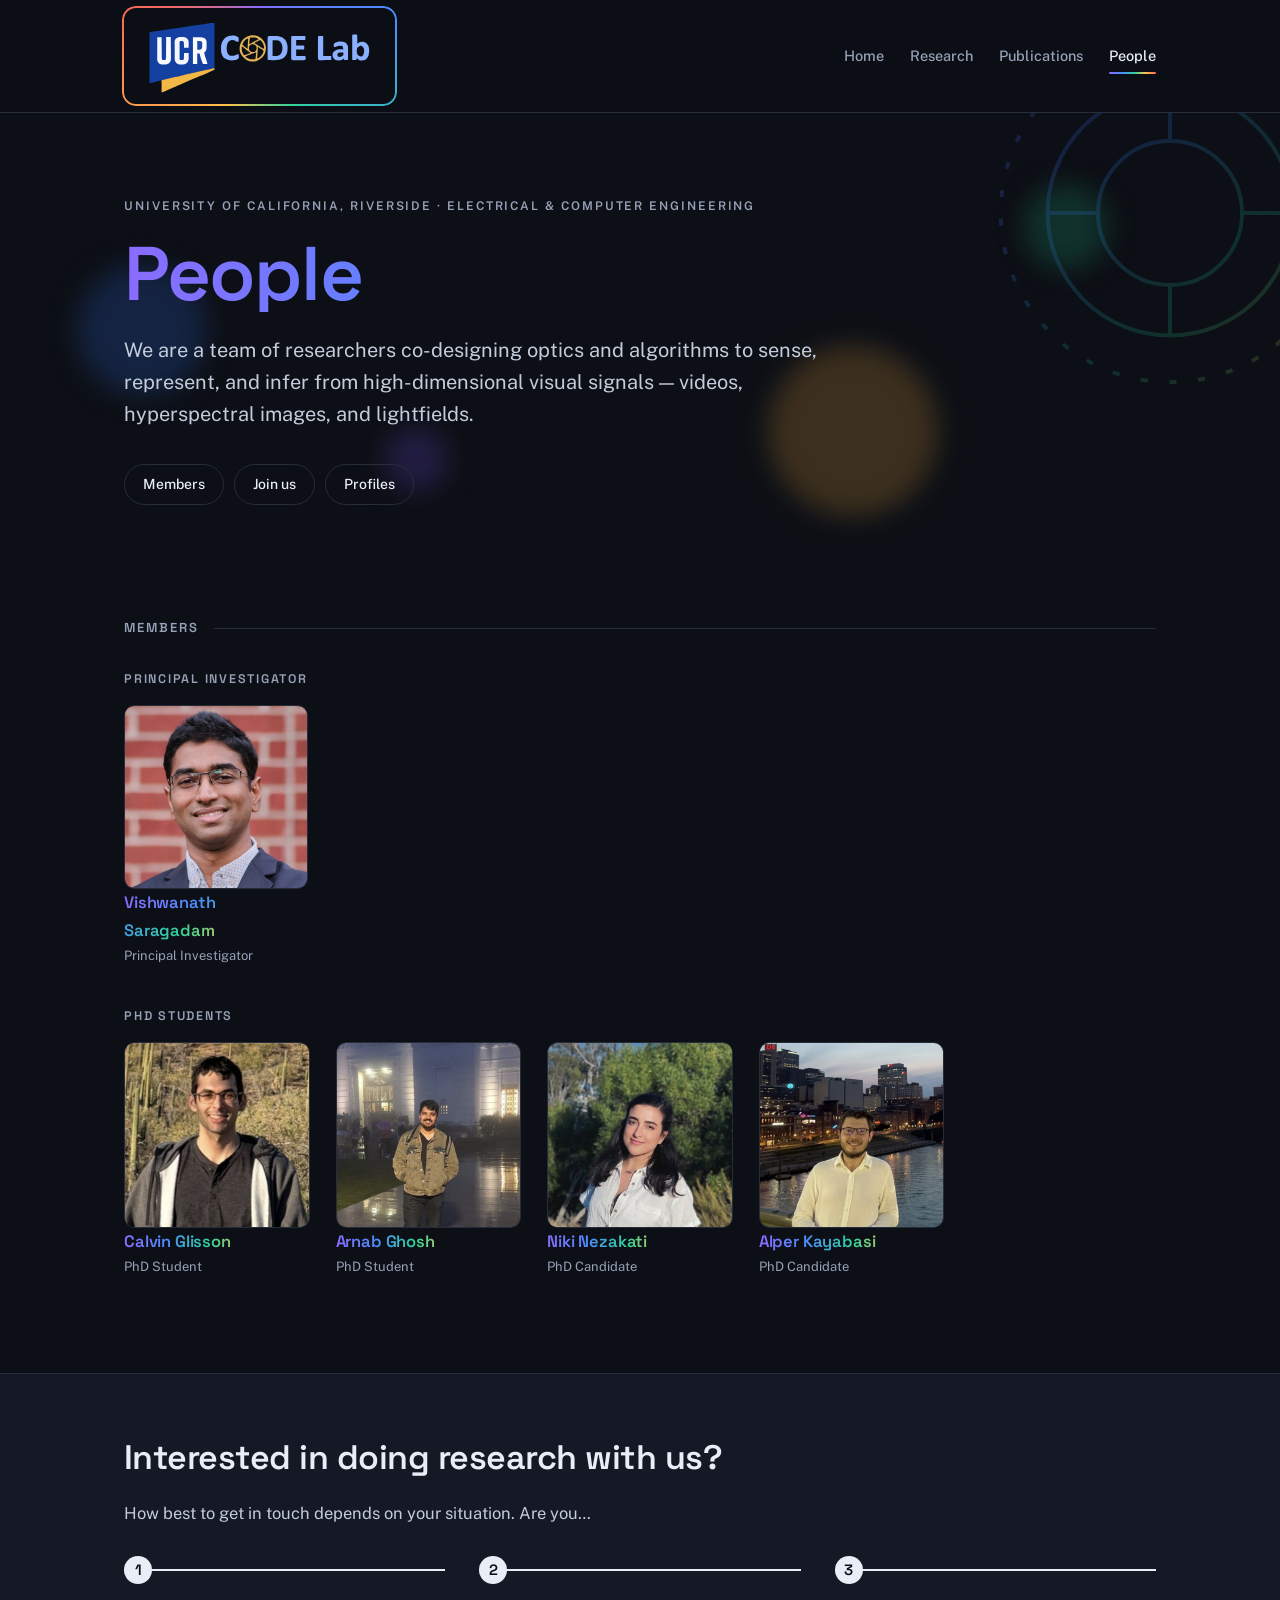
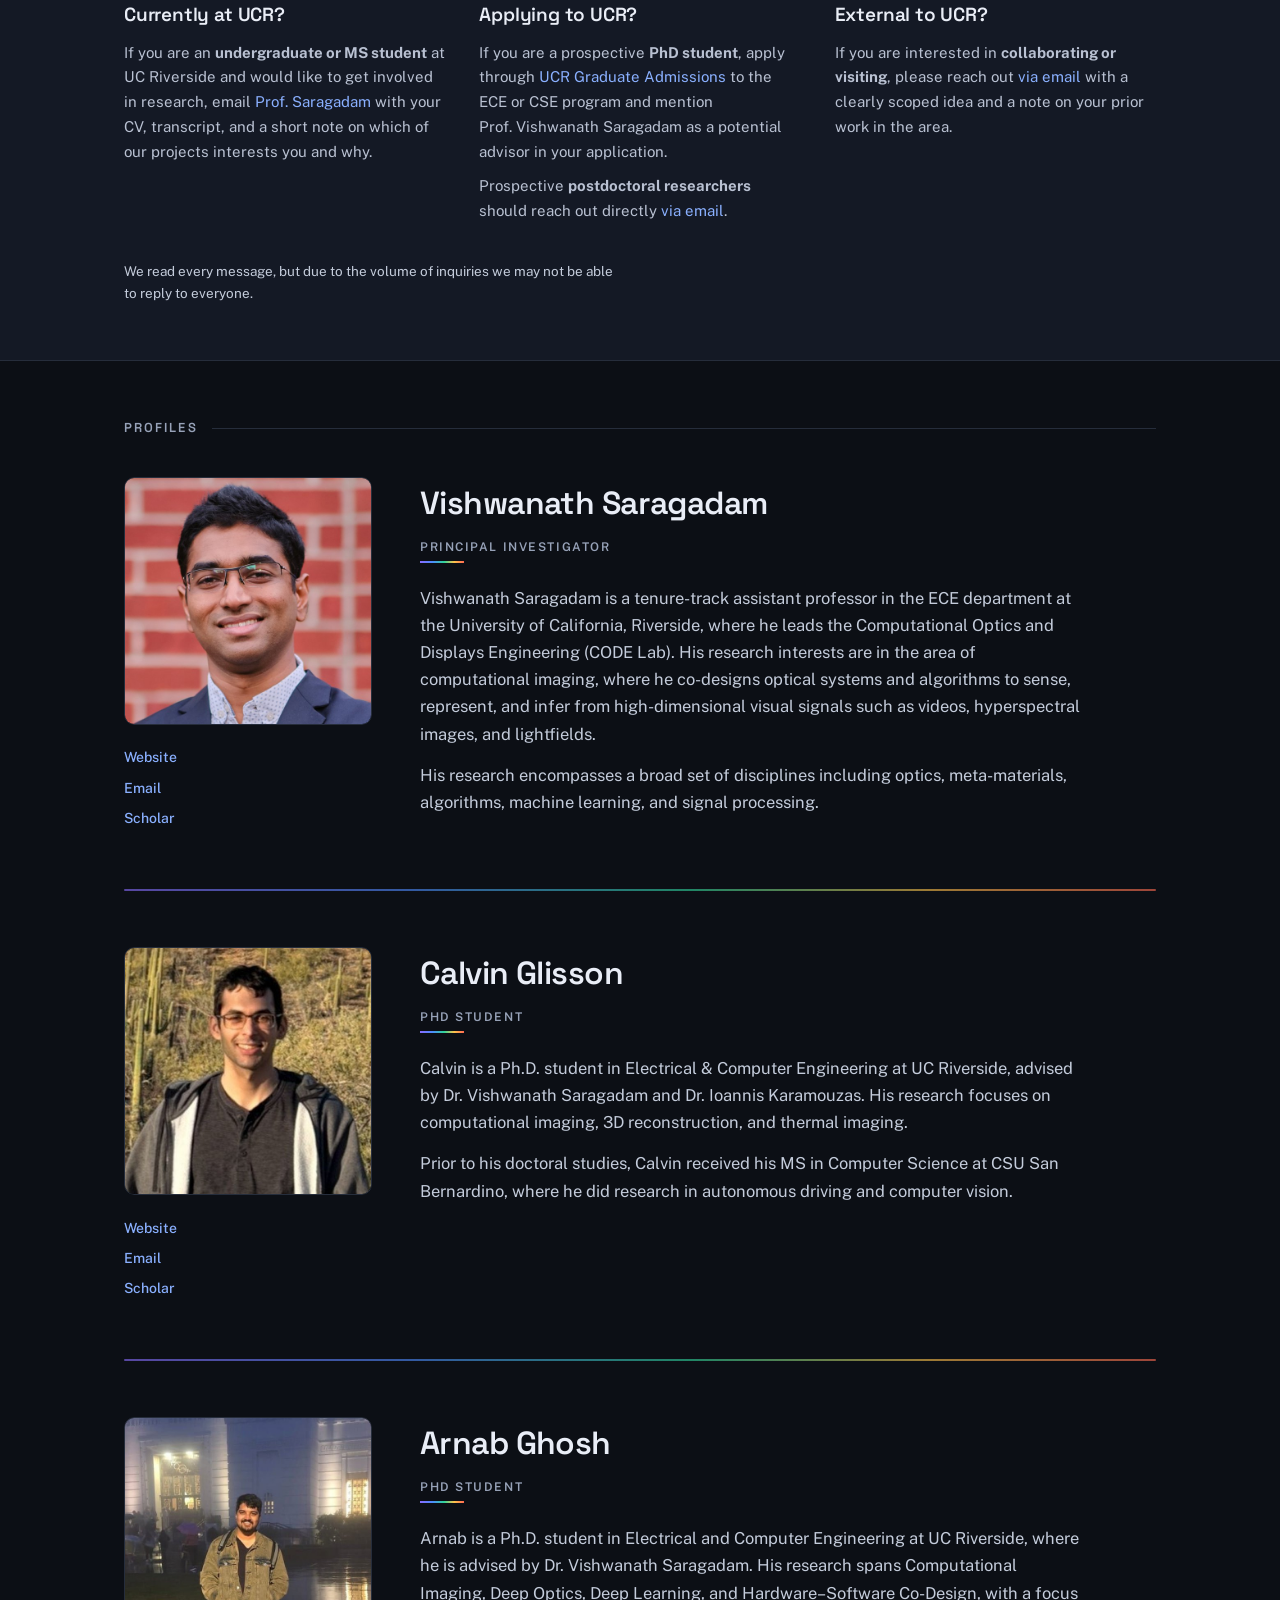
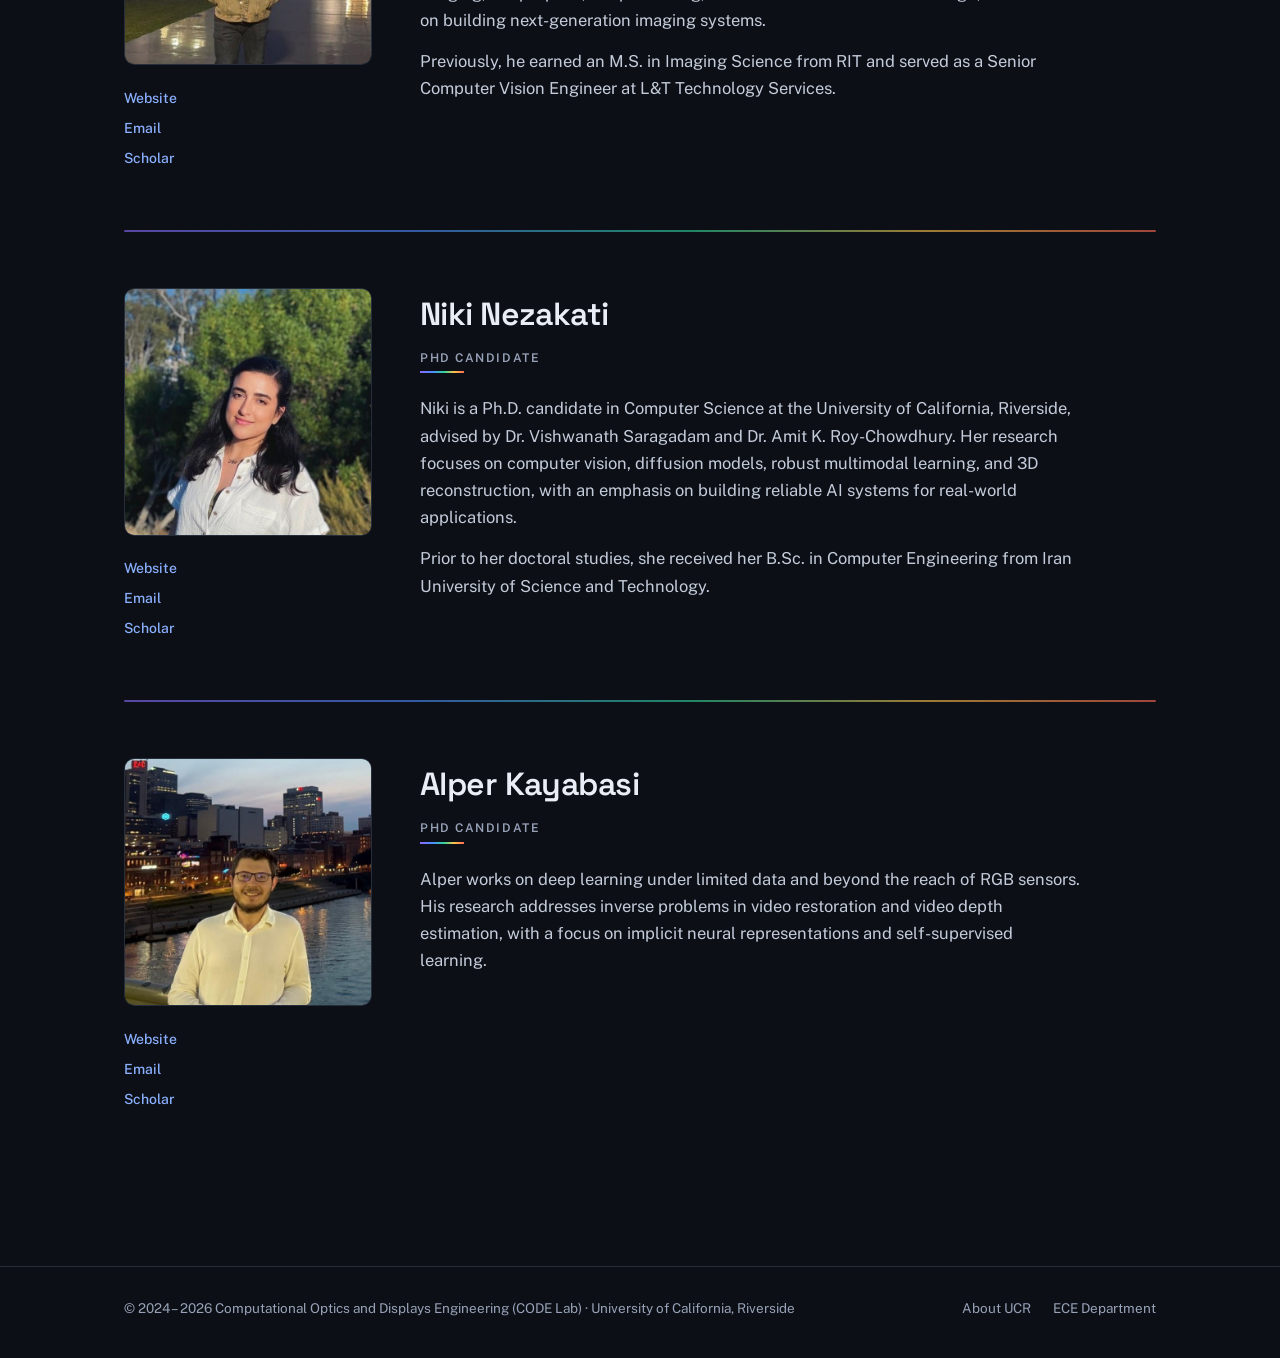
==== commit be698013: "Arnab Ghosh made changes" ====
--- a/people.html
+++ b/people.html
@@ -107,7 +107,7 @@
         </a></li>
         <li class="reveal" style="--i:3"><a class="person-card" href="#alper">
           <span class="shot"><img src="images/alper.jpg" alt="Portrait of Alper Kayabasi"></span>
-          <span class="p-meta"><span class="p-name">Alper Kayabasi</span><span class="p-role">PhD Student</span></span>
+          <span class="p-meta"><span class="p-name">Alper Kayabasi</span><span class="p-role">PhD Candidate</span></span>
         </a></li>
       </ul>
     </div>
@@ -230,7 +230,7 @@
         </div>
         <div class="profile-body">
           <h3 id="alper">Alper Kayabasi</h3>
-          <span class="role-tag">PhD Student</span>
+          <span class="role-tag">PhD Candidate</span>
           <p>Alper works on deep learning under limited data and beyond the reach of RGB sensors. His research addresses inverse problems in video restoration and video depth estimation, with a focus on implicit neural representations and self-supervised learning.</p>
         </div>
       </article>
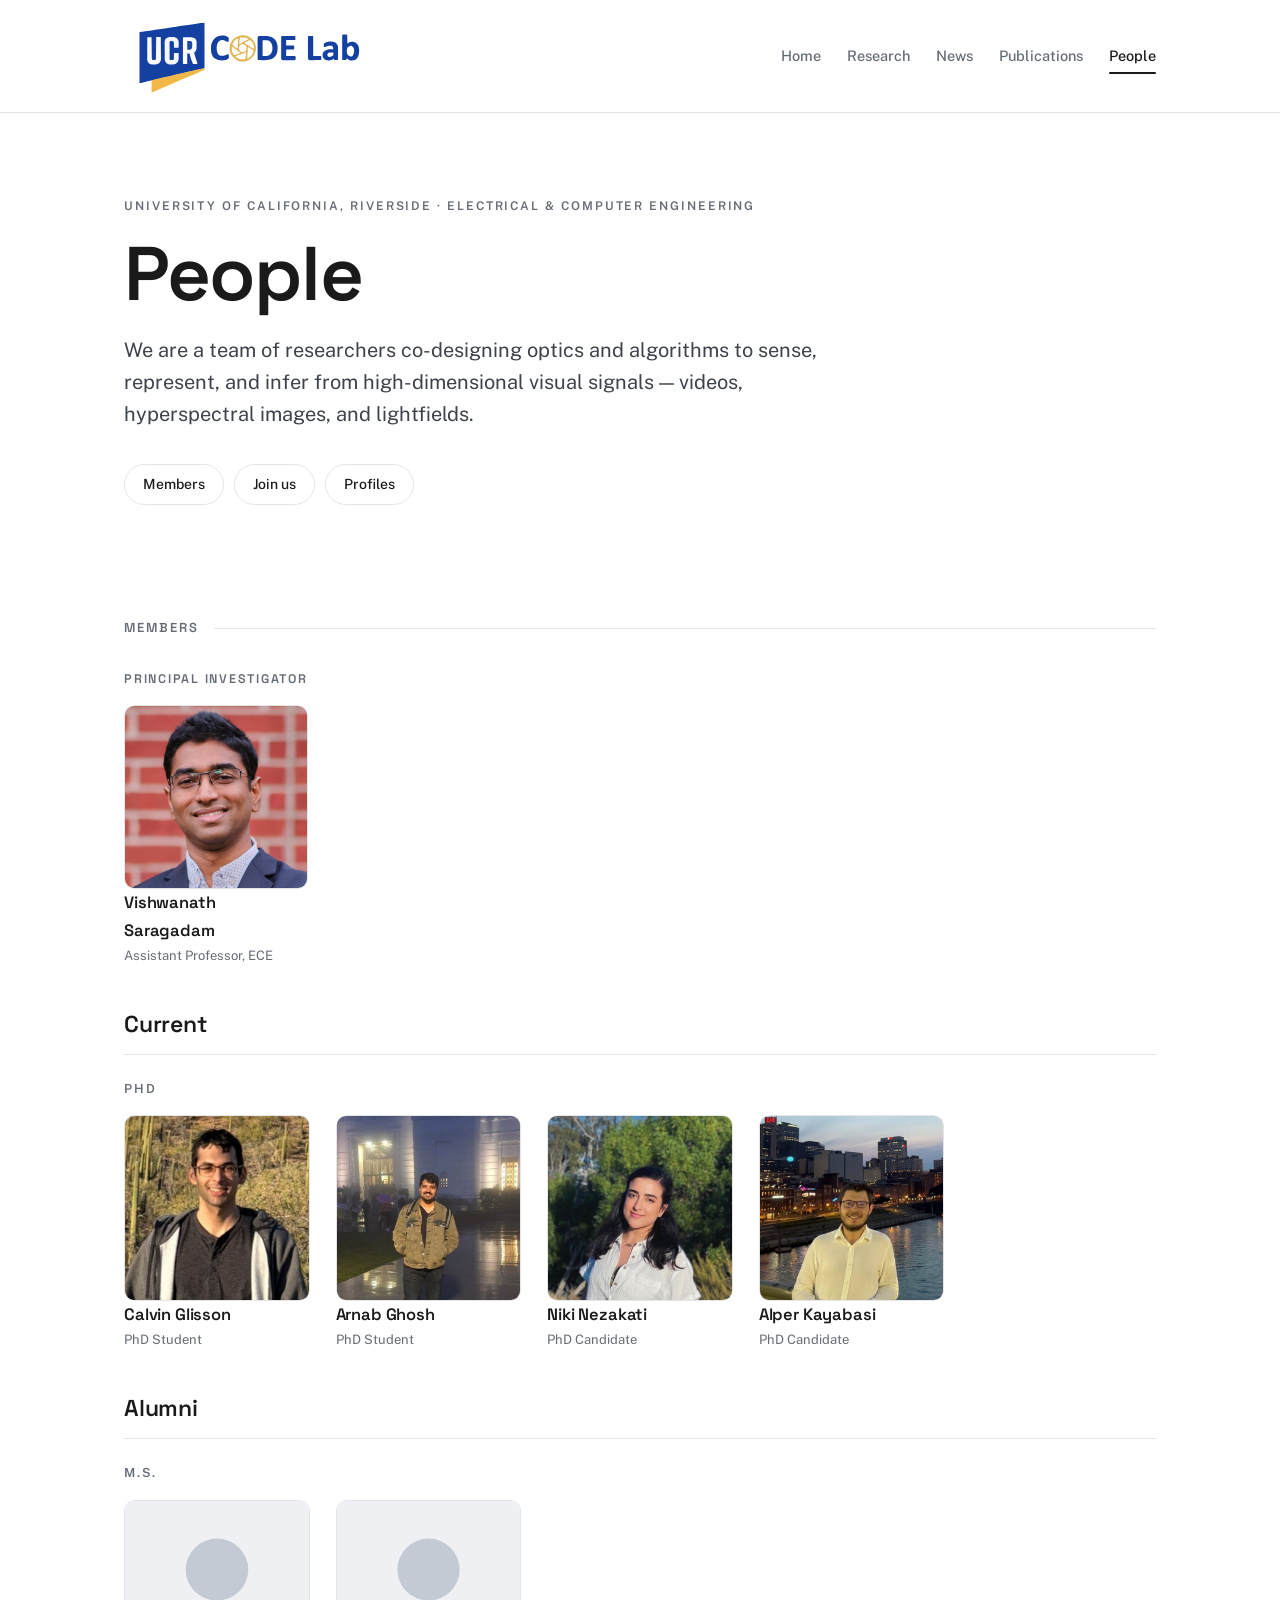
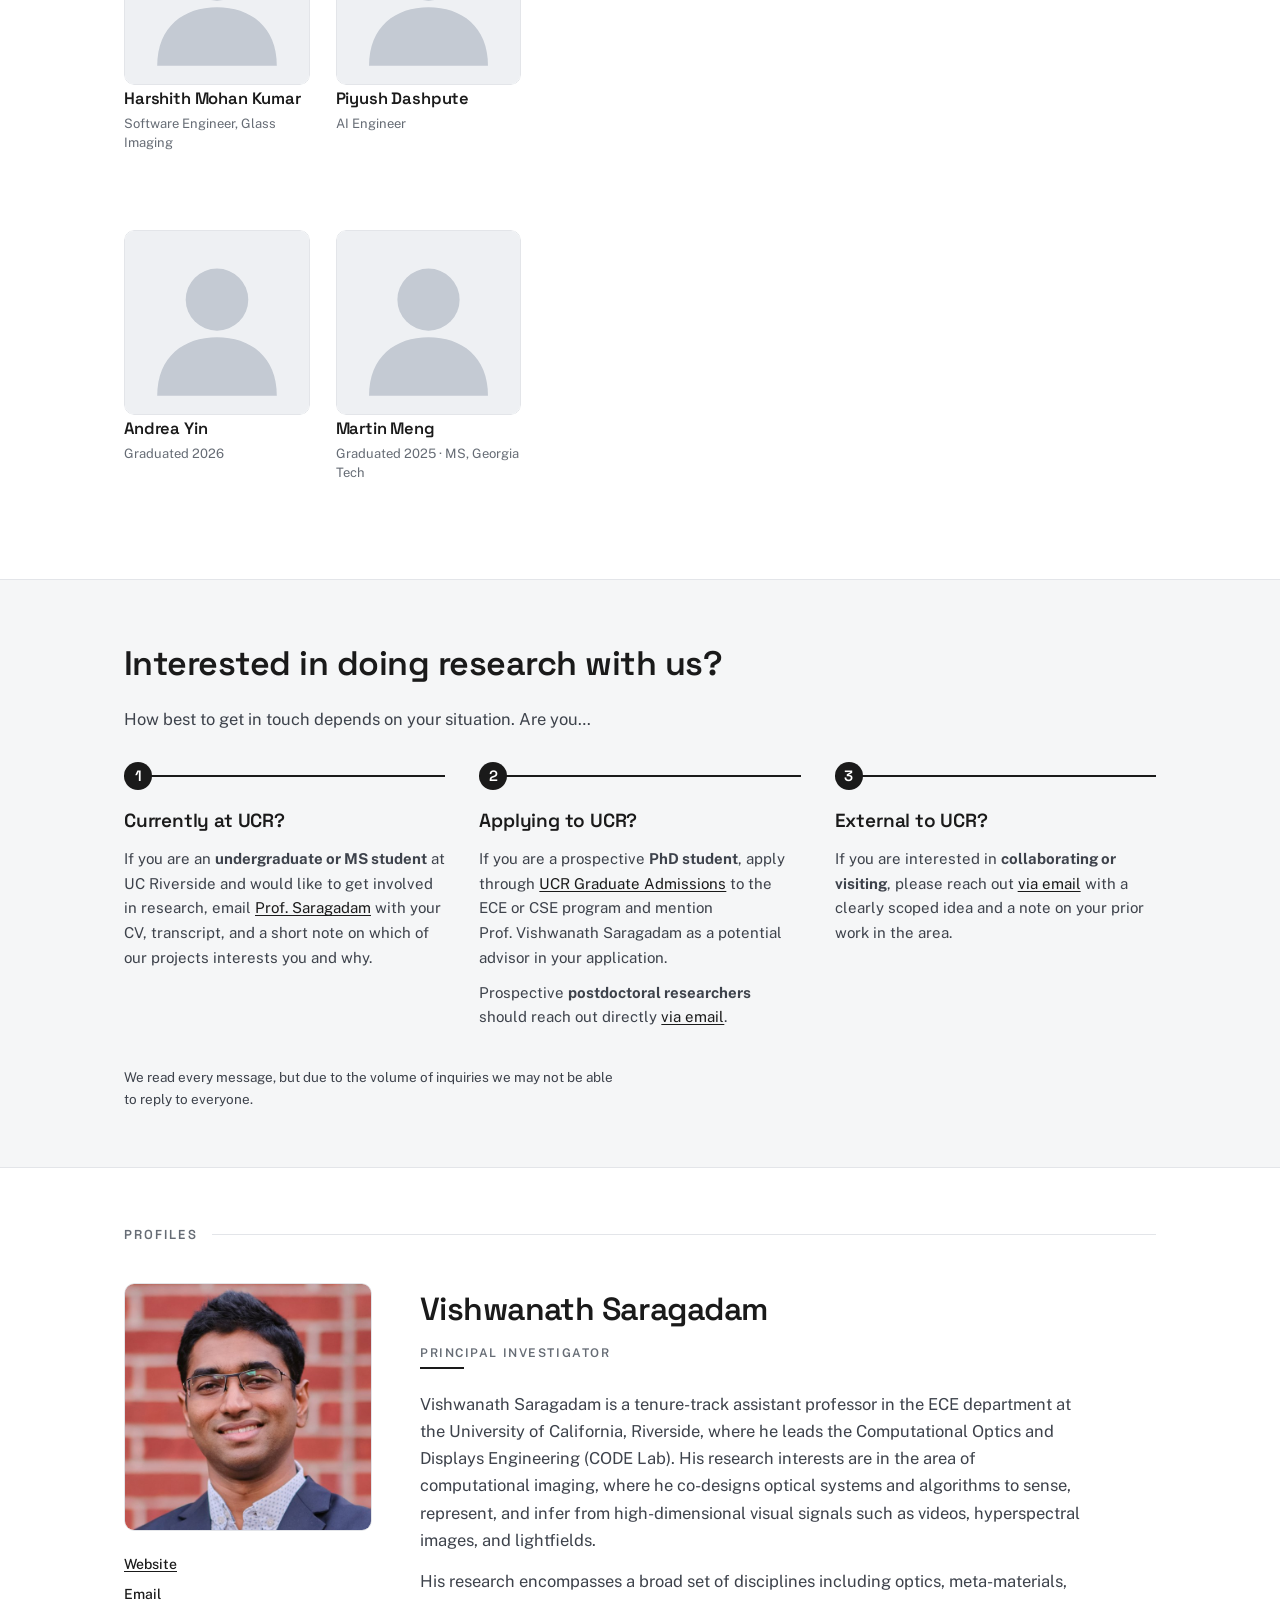
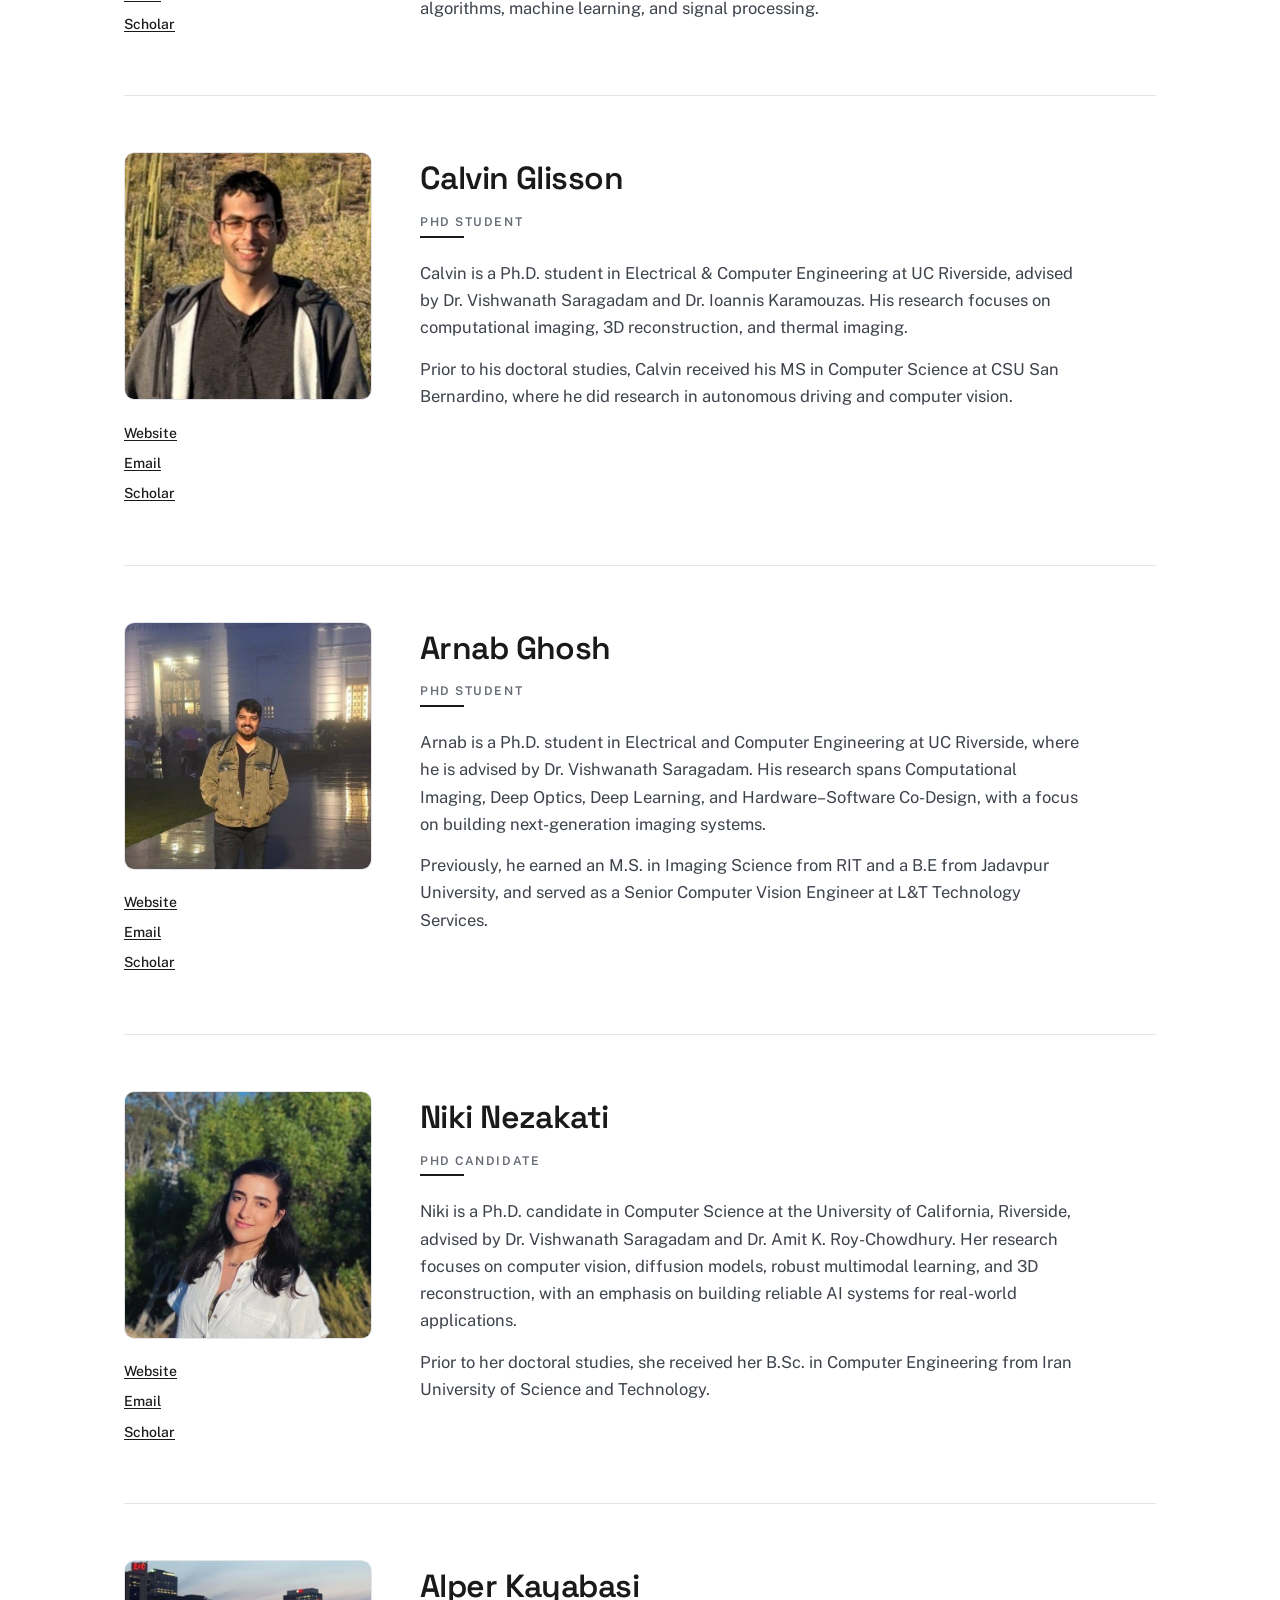
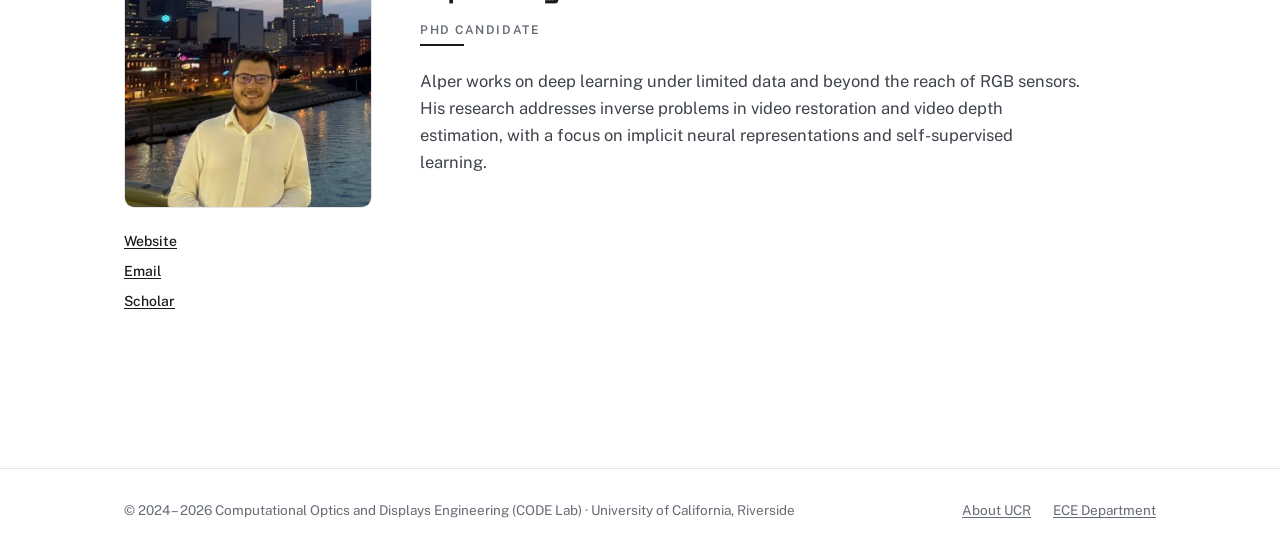
==== commit 4f7f42ef: "No color" ====
--- a/people.html
+++ b/people.html
@@ -6,7 +6,7 @@
 <title>People – Computational Optics and Displays Engineering (CODE Lab)</title>
 <meta name="description" content="The people of the Computational Optics and Displays Engineering (CODE Lab) at UC Riverside — co-designing optics and algorithms to sense, represent, and infer from high-dimensional visual signals.">
 <link rel="canonical" href="https://ucr-code.github.io/people.html">
-<meta name="theme-color" content="#0c0f15">
+<meta name="theme-color" content="#ffffff">
 <link rel="icon" type="image/svg+xml" href="images/favicon.svg">
 <link rel="icon" type="image/png" sizes="32x32" href="images/favicon-32.png">
 <link rel="apple-touch-icon" href="images/apple-touch-icon.png">
@@ -41,6 +41,7 @@
     <nav class="main-nav" aria-label="Site">
       <a href="index.html">Home</a>
       <a href="index.html#research">Research</a>
+      <a href="index.html#news">News</a>
       <a href="publications.html">Publications</a>
       <a href="people.html" class="active" aria-current="page">People</a>
     </nav>
@@ -51,21 +52,6 @@
 
   <!-- ============ Hero ============ -->
   <section class="hero">
-    <div class="optics-bg" aria-hidden="true">
-      <span class="bokeh"></span><span class="bokeh"></span><span class="bokeh"></span><span class="bokeh"></span>
-      <svg class="aperture" viewBox="0 0 100 100" fill="none">
-        <defs><linearGradient id="ap-spec" x1="0" y1="0" x2="100" y2="100" gradientUnits="userSpaceOnUse">
-          <stop offset="0" stop-color="#6c4ce0"/><stop offset=".33" stop-color="#2f6bdf"/>
-          <stop offset=".66" stop-color="#1fa97a"/><stop offset="1" stop-color="#e8a13a"/>
-        </linearGradient></defs>
-        <g stroke="url(#ap-spec)" stroke-width="1.1">
-          <circle cx="50" cy="50" r="47" stroke-dasharray="2 6"/>
-          <circle cx="50" cy="50" r="34"/>
-          <circle cx="50" cy="50" r="20"/>
-          <path d="M50 30 L50 16 M70 50 L84 50 M50 70 L50 84 M30 50 L16 50"/>
-        </g>
-      </svg>
-    </div>
     <div class="container">
       <p class="eyebrow">University of California, Riverside · Electrical &amp; Computer Engineering</p>
       <h1>People</h1>
@@ -87,11 +73,12 @@
       <ul class="people-grid solo">
         <li class="reveal" style="--i:0"><a class="person-card" href="#vishwanath">
           <span class="shot"><img src="images/vishwanath.jpg" alt="Portrait of Vishwanath Saragadam"></span>
-          <span class="p-meta"><span class="p-name">Vishwanath Saragadam</span><span class="p-role">Principal Investigator</span></span>
-        </a></li>
-      </ul>
-
-      <h3 class="member-role reveal">PhD Students</h3>
+          <span class="p-meta"><span class="p-name">Vishwanath Saragadam</span><span class="p-role">Assistant Professor, ECE</span></span>
+        </a></li>
+      </ul>
+
+      <h3 class="member-group reveal">Current</h3>
+      <h4 class="member-role reveal">PhD</h4>
       <ul class="people-grid">
         <li class="reveal" style="--i:0"><a class="person-card" href="#calvin">
           <span class="shot"><img src="images/calvin.jpg" alt="Portrait of Calvin Glisson"></span>
@@ -109,6 +96,31 @@
           <span class="shot"><img src="images/alper.jpg" alt="Portrait of Alper Kayabasi"></span>
           <span class="p-meta"><span class="p-name">Alper Kayabasi</span><span class="p-role">PhD Candidate</span></span>
         </a></li>
+      </ul>
+
+      <h3 class="member-group reveal">Alumni</h3>
+      <h4 class="member-role reveal">M.S.</h4>
+      <ul class="people-grid">
+        <li class="reveal" style="--i:0"><div class="person-card">
+          <span class="shot"><img src="images/placeholder-person.svg" alt="Portrait of Harshith Mohan Kumar"></span>
+          <span class="p-meta"><span class="p-name">Harshith Mohan Kumar</span><span class="p-role">Software Engineer, Glass Imaging</span></span>
+        </div></li>
+        <li class="reveal" style="--i:1"><div class="person-card">
+          <span class="shot"><img src="images/placeholder-person.svg" alt="Portrait of Piyush Dashpute"></span>
+          <span class="p-meta"><span class="p-name">Piyush Dashpute</span><span class="p-role">AI Engineer</span></span>
+        </div></li>
+      </ul>
+
+      <h4 class="member-role reveal">B.S.</h4>
+      <ul class="people-grid">
+        <li class="reveal" style="--i:0"><div class="person-card">
+          <span class="shot"><img src="images/placeholder-person.svg" alt="Portrait of Andrea Yin"></span>
+          <span class="p-meta"><span class="p-name">Andrea Yin</span><span class="p-role">Graduated 2026</span></span>
+        </div></li>
+        <li class="reveal" style="--i:1"><div class="person-card">
+          <span class="shot"><img src="images/placeholder-person.svg" alt="Portrait of Martin Meng"></span>
+          <span class="p-meta"><span class="p-name">Martin Meng</span><span class="p-role">Graduated 2025 · MS, Georgia Tech</span></span>
+        </div></li>
       </ul>
     </div>
   </section>
@@ -194,7 +206,7 @@
           <h3 id="arnab">Arnab Ghosh</h3>
           <span class="role-tag">PhD Student</span>
           <p>Arnab is a Ph.D. student in Electrical and Computer Engineering at UC Riverside, where he is advised by Dr.&nbsp;Vishwanath Saragadam. His research spans Computational Imaging, Deep Optics, Deep Learning, and Hardware–Software Co-Design, with a focus on building next-generation imaging systems.</p>
-          <p>Previously, he earned an M.S. in Imaging Science from RIT and served as a Senior Computer Vision Engineer at L&amp;T Technology Services.</p>
+          <p>Previously, he earned an M.S. in Imaging Science from RIT and a B.E from Jadavpur University, and served as a Senior Computer Vision Engineer at L&amp;T Technology Services.</p>
         </div>
       </article>
       <hr class="spectrum">
--- a/css/style.css
+++ b/css/style.css
@@ -1,12 +1,11 @@
 :root{
-  --ink:#e9edf6;           /* primary text on dark */
-  --muted:#97a2b8;         /* secondary text */
-  --paper:#0c0f15;         /* page background */
-  --surface:#141925;       /* raised panels */
-  --line:#262d3b;          /* borders / hairlines */
-  --accent:#8ab0ff;        /* links — light UCR blue for dark bg */
-  --gold:#f5b942;          /* UCR gold, used sparingly */
-  --spectrum:linear-gradient(90deg,#8a6cff 0%,#4d8bff 28%,#2fd49a 55%,#ffc24a 78%,#ff6a52 100%);
+  --ink:#1a1a1a;           /* primary text */
+  --muted:#666c75;         /* secondary text */
+  --paper:#ffffff;         /* page background */
+  --surface:#f5f6f7;       /* raised panels */
+  --line:#e3e5e9;          /* borders / hairlines */
+  --accent:#1a1a1a;        /* links — monochrome, set apart by underline */
+  --body:#3d424b;          /* long-form body copy */
   --radius:10px;
   --maxw:1080px;
 }
@@ -19,120 +18,71 @@
   -webkit-font-smoothing:antialiased;
 }
 h1,h2,h3,.brand,.p-name{font-family:"Space Grotesk","Public Sans",sans-serif}
-a{color:var(--accent);text-decoration:none}
-a:hover{text-decoration:underline;text-underline-offset:3px}
+a{color:var(--accent);text-decoration:underline;text-underline-offset:2px;text-decoration-thickness:1px}
+a:hover{text-decoration-thickness:2px}
 a:focus-visible{outline:2px solid var(--accent);outline-offset:3px;border-radius:2px}
 img{display:block;max-width:100%}
 
-/* ---------- Hyperspectral text selection ----------
-   Selected text is highlighted with a color that sweeps through the
-   full spectrum. The animated custom property --sel is read by ::selection;
-   browsers without @property fall back to stepping through the colors. */
-@property --sel{syntax:"<color>";inherits:true;initial-value:#8a6cff}
-:root{--sel:#8a6cff}
-@keyframes sel-sweep{
-  0%{--sel:#8a6cff}25%{--sel:#4d8bff}50%{--sel:#2fd49a}75%{--sel:#ffc24a}100%{--sel:#ff6a52}
-}
-html{animation:sel-sweep 6s linear infinite alternate}
-::selection{background:var(--sel,#8a6cff);color:#0c0f15;text-shadow:none}
-::-moz-selection{background:var(--sel,#8a6cff);color:#0c0f15;text-shadow:none}
-
-/* Animated hyperspectral gradient text — applied to the hero header,
-   member names, and paper titles. Endpoints share a color for a seamless loop. */
-.spectral{
-  background-image:linear-gradient(90deg,#8a6cff,#4d8bff,#2fd49a,#ffc24a,#ff6a52,#8a6cff);
-  background-size:200% 100%;
-  -webkit-background-clip:text;background-clip:text;
-  -webkit-text-fill-color:transparent;color:transparent;
-  animation:spectral-slide 7s linear infinite}
-@keyframes spectral-slide{from{background-position:0 0}to{background-position:-200% 0}}
+/* Monochrome text selection */
+::selection{background:var(--ink);color:#fff;text-shadow:none}
+::-moz-selection{background:var(--ink);color:#fff;text-shadow:none}
 
 .container{max-width:var(--maxw);margin:0 auto;padding:0 24px}
-.skip{position:absolute;left:-9999px;top:0;background:var(--accent);color:#0c0f15;font-weight:600;padding:10px 16px;z-index:50}
+.skip{position:absolute;left:-9999px;top:0;background:var(--ink);color:#fff;font-weight:600;padding:10px 16px;z-index:50}
 .skip:focus{left:12px;top:12px}
 
 /* ---------- Header ---------- */
-.site-head{border-bottom:1px solid var(--line);background:rgba(12,15,21,.82);backdrop-filter:blur(8px);position:sticky;top:0;z-index:20;transition:box-shadow .3s ease}
-.site-head.scrolled{box-shadow:0 2px 18px rgba(0,0,0,.45)}
+.site-head{border-bottom:1px solid var(--line);background:rgba(255,255,255,.85);backdrop-filter:blur(8px);position:sticky;top:0;z-index:20;transition:box-shadow .3s ease}
+.site-head.scrolled{box-shadow:0 2px 14px rgba(0,0,0,.08)}
 .site-head .container{display:flex;align-items:center;justify-content:space-between;gap:20px;height:112px;transition:height .3s ease}
 .site-head.scrolled .container{height:84px}
-@property --ang{syntax:"<angle>";inherits:false;initial-value:0deg}
-@property --rx{syntax:"<angle>";inherits:false;initial-value:0deg}
-@property --ry{syntax:"<angle>";inherits:false;initial-value:0deg}
-.brand{position:relative;isolation:isolate;display:inline-flex;align-items:center;color:var(--ink);background:transparent;padding:6px 14px;border-radius:12px;
-  transform:perspective(700px) rotateX(var(--rx)) rotateY(var(--ry));
-  transform-style:preserve-3d;animation:iris-in .75s ease-out both;
-  transition:box-shadow .25s,--rx .25s ease,--ry .25s ease;will-change:transform}
-/* crisp rotating spectral ring (conic gradient masked to a 2px border) */
-.brand::before{content:"";position:absolute;inset:-2px;z-index:-1;border-radius:14px;padding:2px;
-  background:conic-gradient(from var(--ang),#8a6cff,#4d8bff,#2fd49a,#ffc24a,#ff6a52,#8a6cff);
-  -webkit-mask:linear-gradient(#000 0 0) content-box,linear-gradient(#000 0 0);-webkit-mask-composite:xor;
-  mask:linear-gradient(#000 0 0) content-box,linear-gradient(#000 0 0);mask-composite:exclude;
-  animation:ring-spin 6s linear infinite;transition:filter .3s ease}
-/* ring reacts: spins faster + brightens on hover */
-.brand:hover{text-decoration:none;box-shadow:0 0 20px rgba(122,138,255,.4)}
-.brand:hover::before{animation-duration:1.8s;filter:brightness(1.3) saturate(1.25)}
-@keyframes ring-spin{to{--ang:360deg}}
-/* shutter-style iris reveal on load */
-@keyframes iris-in{from{clip-path:circle(0% at 50% 50%);opacity:.15}to{clip-path:circle(150% at 50% 50%);opacity:1}}
+.brand{display:inline-flex;align-items:center;color:var(--ink);padding:6px 4px}
+.brand:hover{text-decoration:none}
 .brand svg{flex:none}
 .brand-logo{height:84px;width:auto;display:block;transition:height .3s ease}
 .site-head.scrolled .brand-logo{height:62px}
 @media (max-width:760px){.brand-logo{height:62px}.site-head.scrolled .brand-logo{height:48px}}
 .main-nav{display:flex;gap:26px;flex-wrap:wrap}
-.main-nav a{color:var(--muted);font-size:14.5px;font-weight:500;padding:4px 0;position:relative}
+.main-nav a{color:var(--muted);font-size:14.5px;font-weight:500;padding:4px 0;position:relative;text-decoration:none}
 .main-nav a:hover{color:var(--ink);text-decoration:none}
 .main-nav a.active{color:var(--ink)}
-.main-nav a.active::after{content:"";position:absolute;left:0;right:0;bottom:-2px;height:2px;background:var(--spectrum);border-radius:2px}
+.main-nav a.active::after{content:"";position:absolute;left:0;right:0;bottom:-2px;height:2px;background:var(--ink);border-radius:2px}
 
 /* ---------- Hero ---------- */
 .hero{padding:84px 0 56px}
 .eyebrow{font-size:12px;font-weight:600;letter-spacing:.16em;text-transform:uppercase;color:var(--muted);margin-bottom:18px}
-.hero h1{font-size:clamp(44px,7vw,76px);font-weight:600;letter-spacing:-.025em;line-height:1.02;margin-bottom:22px}
-.lede{font-size:20px;line-height:1.6;color:#c4ccdb;max-width:58ch}
+.hero h1{font-size:clamp(44px,7vw,76px);font-weight:600;letter-spacing:-.025em;line-height:1.02;margin-bottom:22px;color:var(--ink)}
+.lede{font-size:20px;line-height:1.6;color:var(--body);max-width:58ch}
 .jump{display:flex;gap:10px;flex-wrap:wrap;margin-top:34px}
-.jump a{font-size:14px;font-weight:500;color:var(--ink);border:1px solid var(--line);border-radius:999px;padding:8px 18px;transition:border-color .25s,color .25s}
-.jump a:hover{border-color:var(--accent);color:var(--accent);text-decoration:none}
+.jump a{font-size:14px;font-weight:500;color:var(--ink);border:1px solid var(--line);border-radius:999px;padding:8px 18px;text-decoration:none;transition:border-color .25s,color .25s}
+.jump a:hover{border-color:var(--ink);color:var(--ink);text-decoration:none}
 
 /* ---------- Section scaffolding ---------- */
 .section{padding:56px 0}
 .section-head{font-size:13px;font-weight:600;letter-spacing:.16em;text-transform:uppercase;color:var(--muted);margin-bottom:30px;display:flex;align-items:center;gap:14px}
 .section-head::after{content:"";flex:1;height:1px;background:var(--line)}
-hr.spectrum{border:0;height:2px;background:var(--spectrum);opacity:.6;border-radius:2px;margin:0}
+hr.spectrum{border:0;height:1px;background:var(--line);margin:0}
 
 /* ---------- Research topic chips ---------- */
 .chips-intro{font-size:12.5px;font-weight:600;letter-spacing:.14em;text-transform:uppercase;color:var(--muted);margin:30px 0 14px}
 .chips{display:flex;flex-wrap:wrap;gap:10px}
-.chip{display:inline-flex;align-items:center;font-size:13.5px;font-weight:500;color:#cdd5e4;background:rgba(255,255,255,.03);border:1px solid var(--line);border-radius:999px;padding:7px 15px;transition:border-color .25s,color .25s,background .25s}
-.chip:hover{border-color:var(--accent);color:#fff;background:rgba(138,176,255,.12)}
+.chip{display:inline-flex;align-items:center;font-size:13.5px;font-weight:500;color:#333;background:var(--surface);border:1px solid var(--line);border-radius:999px;padding:7px 15px;transition:border-color .25s,color .25s,background .25s}
+.chip:hover{border-color:var(--ink);color:var(--ink);background:#ececee}
 
 /* ---------- Overview grid ---------- */
 .people-grid{list-style:none;display:grid;grid-template-columns:repeat(auto-fill,minmax(168px,1fr));gap:30px 26px}
-.person-card{display:block;color:var(--ink)}
+.person-card{display:block;color:var(--ink);text-decoration:none}
 .person-card:hover{text-decoration:none}
-.person-card img{width:100%;aspect-ratio:1/1;object-fit:cover;border-radius:var(--radius);border:1px solid var(--line);filter:saturate(.82);transition:filter .35s,transform .35s}
-.person-card:hover img{filter:saturate(1.05)}
+.person-card img{width:100%;aspect-ratio:1/1;object-fit:cover;border-radius:var(--radius);border:1px solid var(--line);transition:transform .35s}
 
-/* ---------- Hyperspectral scan-on-hover (portraits) ----------
-   A spectral line sweeps across the portrait like a pushbroom sensor
-   acquiring a hyperspectral frame. Pure CSS; disabled for reduced motion. */
+/* ---------- Portraits ---------- */
 .shot{position:relative;display:block;overflow:hidden;border-radius:var(--radius);transition:transform .35s cubic-bezier(.22,.61,.36,1)}
 .shot img{display:block;width:100%}
 .person-card:hover .shot{transform:translateY(-2px)}
-.shot::after{content:"";position:absolute;inset:0;pointer-events:none;opacity:0;border-radius:inherit;
-  background:linear-gradient(100deg,transparent 45%,rgba(138,108,255,.55) 47.5%,rgba(77,139,255,.75) 49%,rgba(47,212,154,.8) 50%,rgba(255,194,74,.75) 51%,rgba(255,106,82,.55) 52.5%,transparent 55%);
-  background-size:240% 100%;background-repeat:no-repeat;background-position:135% 0;
-  mix-blend-mode:screen;transition:opacity .25s ease}
-.person-card:hover .shot::after,.profile-media:hover .shot::after{opacity:1;animation:hyperscan 1.15s cubic-bezier(.4,.02,.25,1)}
-@keyframes hyperscan{from{background-position:135% 0}to{background-position:-35% 0}}
-.p-name{display:inline;font-size:16.5px;font-weight:600;letter-spacing:-.01em;
-  background-image:linear-gradient(90deg,#8a6cff,#4d8bff,#2fd49a,#ffc24a,#ff6a52,#8a6cff);
-  background-size:200% 100%;-webkit-background-clip:text;background-clip:text;
-  -webkit-text-fill-color:transparent;color:transparent;
-  animation:spectral-slide 7s linear infinite}
-.person-card:hover .p-name{filter:brightness(1.18) saturate(1.1)}
+.p-name{display:inline;font-size:16.5px;font-weight:600;letter-spacing:-.01em;color:var(--ink)}
 .p-meta{margin-top:12px;line-height:1.45}
 .p-role{display:block;font-size:13px;color:var(--muted);margin-top:3px}
+.member-group{font-family:"Space Grotesk","Public Sans",sans-serif;font-size:23px;font-weight:600;letter-spacing:-.01em;color:var(--ink);margin:8px 0 24px;padding-bottom:10px;border-bottom:1px solid var(--line)}
 .member-role{font-size:12.5px;font-weight:600;letter-spacing:.14em;text-transform:uppercase;color:var(--muted);margin:0 0 16px}
 .member-role + .people-grid{margin-bottom:40px}
 .people-grid.solo{grid-template-columns:184px}
@@ -140,12 +90,12 @@
 /* ---------- Join us ---------- */
 .join{background:var(--surface);border-top:1px solid var(--line);border-bottom:1px solid var(--line)}
 .join h2{font-size:clamp(26px,3.4vw,34px);font-weight:600;letter-spacing:-.015em;margin-bottom:14px}
-.join > .container > p{max-width:62ch;color:#c4ccdb}
+.join > .container > p{max-width:62ch;color:var(--body)}
 .join-list{list-style:none;counter-reset:join;display:grid;grid-template-columns:repeat(auto-fit,minmax(260px,1fr));gap:34px;margin-top:42px}
 .join-list li{counter-increment:join;border-top:2px solid var(--ink);padding-top:18px;position:relative}
 .join-list li::before{content:counter(join);font-family:"Space Grotesk",sans-serif;font-weight:600;font-size:15px;color:var(--paper);background:var(--ink);width:28px;height:28px;border-radius:50%;display:flex;align-items:center;justify-content:center;position:absolute;top:-15px;left:0}
 .join-list h3{font-size:19px;font-weight:600;letter-spacing:-.01em;margin:10px 0 10px}
-.join-list p{font-size:15px;color:#b9c1d2}
+.join-list p{font-size:15px;color:var(--body)}
 .join-list p + p{margin-top:10px}
 .join-note{font-size:13.5px;color:var(--muted);margin-top:36px;max-width:70ch}
 
@@ -153,12 +103,12 @@
 .profile{display:grid;grid-template-columns:248px 1fr;gap:48px;padding:56px 0;align-items:start}
 .profile-media img{width:100%;aspect-ratio:1/1;object-fit:cover;border-radius:var(--radius);border:1px solid var(--line)}
 .links{list-style:none;margin-top:18px}
-.links a{display:inline-block;font-size:14px;font-weight:500;padding:3.5px 0;color:var(--accent)}
+.links a{display:inline-block;font-size:14px;font-weight:500;padding:3.5px 0;color:var(--ink)}
 .links a::after{content:"↗";font-size:11px;margin-left:5px;opacity:0;transition:opacity .2s}
 .links a:hover::after{opacity:.8}
 .profile-body h3{font-size:clamp(26px,3.2vw,32px);font-weight:600;letter-spacing:-.018em;scroll-margin-top:90px}
-.role-tag{display:inline-block;font-size:12px;font-weight:600;letter-spacing:.13em;text-transform:uppercase;color:var(--muted);margin:8px 0 22px;padding-bottom:5px;background-image:var(--spectrum);background-repeat:no-repeat;background-position:0 100%;background-size:44px 2px}
-.profile-body p{max-width:66ch;color:#c4ccdb}
+.role-tag{display:inline-block;font-size:12px;font-weight:600;letter-spacing:.13em;text-transform:uppercase;color:var(--muted);margin:8px 0 22px;padding-bottom:5px;background-image:linear-gradient(var(--ink),var(--ink));background-repeat:no-repeat;background-position:0 100%;background-size:44px 2px}
+.profile-body p{max-width:66ch;color:var(--body)}
 .profile-body p + p{margin-top:14px}
 .todo{color:var(--muted)}
 
@@ -175,12 +125,6 @@
   .profile-media .shot{max-width:280px}
   .site-head .container{height:auto;padding-top:12px;padding-bottom:12px;flex-wrap:wrap}
 }
-@media (prefers-reduced-motion:reduce){
-  html{scroll-behavior:auto;animation:none!important}
-  *,*::before,*::after{transition:none!important}
-  ::selection{background:#8a6cff}
-  ::-moz-selection{background:#8a6cff}
-}
 
 /* ---------- Publications ---------- */
 .pubs-wrap{padding-bottom:24px}
@@ -190,28 +134,37 @@
 .pub{padding:28px 0;border-top:1px solid var(--line)}
 .year-block .pub:first-of-type{border-top:0;padding-top:18px}
 .pub-title{font-size:20px;font-weight:600;letter-spacing:-.012em;line-height:1.35}
-.pub-title a{background-image:linear-gradient(90deg,#8a6cff,#4d8bff,#2fd49a,#ffc24a,#ff6a52,#8a6cff);
-  background-size:200% 100%;-webkit-background-clip:text;background-clip:text;
-  -webkit-text-fill-color:transparent;color:transparent;
-  animation:spectral-slide 7s linear infinite;transition:filter .2s}
-.pub-title a:hover{text-decoration:none;filter:brightness(1.18) saturate(1.1)}
-.pub-authors{margin-top:9px;font-size:15px;color:#b9c1d2;max-width:74ch}
-.lab-member{font-weight:600;padding-bottom:1px;
-  background-image:linear-gradient(90deg,#8a6cff,#4d8bff,#2fd49a,#ffc24a,#ff6a52,#8a6cff);
-  background-size:200% 100%;-webkit-background-clip:text;background-clip:text;
-  -webkit-text-fill-color:transparent;color:transparent;
-  animation:spectral-slide 7s linear infinite}
+.pub-title a{color:var(--ink);text-decoration:none}
+.pub-title a:hover{text-decoration:underline;text-underline-offset:3px}
+.pub-authors{margin-top:9px;font-size:15px;color:var(--body);max-width:74ch}
+.lab-member{font-weight:600;text-decoration:underline;text-underline-offset:2px}
 .pub-meta{margin-top:12px;display:flex;align-items:center;gap:16px;flex-wrap:wrap}
 .venue{font-size:11.5px;font-weight:600;letter-spacing:.09em;text-transform:uppercase;border:1px solid var(--line);border-radius:999px;padding:3.5px 11px;color:var(--muted)}
-.venue.conf{border-color:rgba(245,185,66,.4);background:rgba(245,185,66,.12);color:#f5c45a}
+.venue.conf{border-color:#b9bcc2;background:#f0f1f3;color:var(--ink)}
 .pub-link{font-size:14px;font-weight:500}
 .pub-link::after{content:"↗";font-size:11px;margin-left:5px}
-
 .venue-full{font-size:13px;color:var(--muted)}
 
-/* ---------- Optics & photography themed animations ---------- */
+/* ---------- News ---------- */
+.news-list{list-style:none}
+.news-item{display:grid;grid-template-columns:130px 1fr;gap:24px;padding:22px 0;border-top:1px solid var(--line)}
+.news-list .news-item:first-child{border-top:0;padding-top:6px}
+.news-date{font-size:12.5px;font-weight:600;letter-spacing:.08em;text-transform:uppercase;color:var(--muted);padding-top:3px}
+.news-text{color:var(--body);max-width:72ch}
+@media (max-width:560px){.news-item{grid-template-columns:1fr;gap:5px}}
 
-/* Focus-pull reveal — elements resolve from blurred to sharp, like a lens finding focus */
+/* ---------- Home page — roomier sections ---------- */
+.home .hero{padding:108px 0 72px}
+.home .section{padding:80px 0}
+.home .section-head{font-size:14px;margin-bottom:36px}
+.home .hero h1{font-size:clamp(48px,7.6vw,84px)}
+.home .lede{font-size:21px}
+@media (max-width:760px){
+  .home .hero{padding:64px 0 44px}
+  .home .section{padding:56px 0}
+}
+
+/* ---------- Reveal-on-scroll (focus-pull) ---------- */
 .js .reveal{opacity:0;filter:blur(9px);transform:scale(1.015) translateY(10px);
   transition:opacity .75s ease,filter .75s ease,transform .75s cubic-bezier(.22,.61,.36,1)}
 .js .reveal.is-in{opacity:1;filter:blur(0);transform:none}
@@ -222,38 +175,14 @@
 .hero .eyebrow{animation-delay:.05s}
 .hero .lede{animation-delay:.30s}
 .hero .jump{animation-delay:.45s}
-/* Hero header: focus-in on load, then a continuous spectral sweep */
-.hero h1{opacity:0;
-  background-image:linear-gradient(90deg,#8a6cff,#4d8bff,#2fd49a,#ffc24a,#ff6a52,#8a6cff);
-  background-size:200% 100%;-webkit-background-clip:text;background-clip:text;
-  -webkit-text-fill-color:transparent;color:transparent;
-  animation:focus-in .85s cubic-bezier(.22,.61,.36,1) .15s forwards, spectral-slide 8s linear infinite}
-/* CODE initials — emphasized as larger, bolder drop-caps (same swept gradient) */
+.hero h1{opacity:0;animation:focus-in .85s cubic-bezier(.22,.61,.36,1) .15s forwards}
+/* CODE initials — larger, bolder drop-caps */
 .hero h1 .code{font-size:1.32em;font-weight:800;letter-spacing:-.02em;line-height:.9}
 @keyframes focus-in{from{opacity:0;filter:blur(12px);transform:translateY(8px)}to{opacity:1;filter:blur(0);transform:none}}
 
-
-/* Hero optics backdrop: drifting bokeh + slow aperture/lens reticle */
-.hero{position:relative;overflow:hidden}
-.hero > .container{position:relative;z-index:2}
-.optics-bg{position:absolute;inset:0;z-index:1;pointer-events:none;overflow:hidden}
-.optics-bg .bokeh{position:absolute;border-radius:50%;filter:blur(13px);opacity:.22;mix-blend-mode:screen;animation:bokeh-drift linear infinite}
-.optics-bg .bokeh:nth-child(1){width:130px;height:130px;left:6%;top:34%;background:#2f6bdf;animation-duration:28s}
-.optics-bg .bokeh:nth-child(2){width:84px;height:84px;left:80%;top:16%;background:#1fa97a;animation-duration:34s;animation-delay:-7s}
-.optics-bg .bokeh:nth-child(3){width:170px;height:170px;left:60%;top:52%;background:#e8a13a;animation-duration:40s;animation-delay:-14s}
-.optics-bg .bokeh:nth-child(4){width:64px;height:64px;left:30%;top:70%;background:#6c4ce0;animation-duration:31s;animation-delay:-4s}
-@keyframes bokeh-drift{0%{transform:translate(0,0)}25%{transform:translate(20px,-24px)}50%{transform:translate(-14px,16px)}75%{transform:translate(16px,20px)}100%{transform:translate(0,0)}}
-
-.optics-bg .aperture{position:absolute;right:-70px;top:-80px;width:360px;height:360px;opacity:.22;transform-origin:50% 50%;animation:lens-rotate 80s linear infinite}
-@keyframes lens-rotate{to{transform:rotate(360deg)}}
-@media (max-width:760px){.optics-bg .aperture{width:240px;right:-60px;top:-60px}}
-
 @media (prefers-reduced-motion:reduce){
+  html{scroll-behavior:auto}
+  *,*::before,*::after{transition:none!important}
   .js .reveal{opacity:1!important;filter:none!important;transform:none!important}
   .hero .eyebrow,.hero h1,.hero .lede,.hero .jump{opacity:1!important;filter:none!important;animation:none!important}
-  .spectral,.p-name,.lab-member,.pub-title a{animation:none!important}
-  .brand,.brand::before,.brand::after{animation:none!important}
-  .brand{transform:none!important}
-  .optics-bg{display:none}
-  .shot::after{display:none}
 }
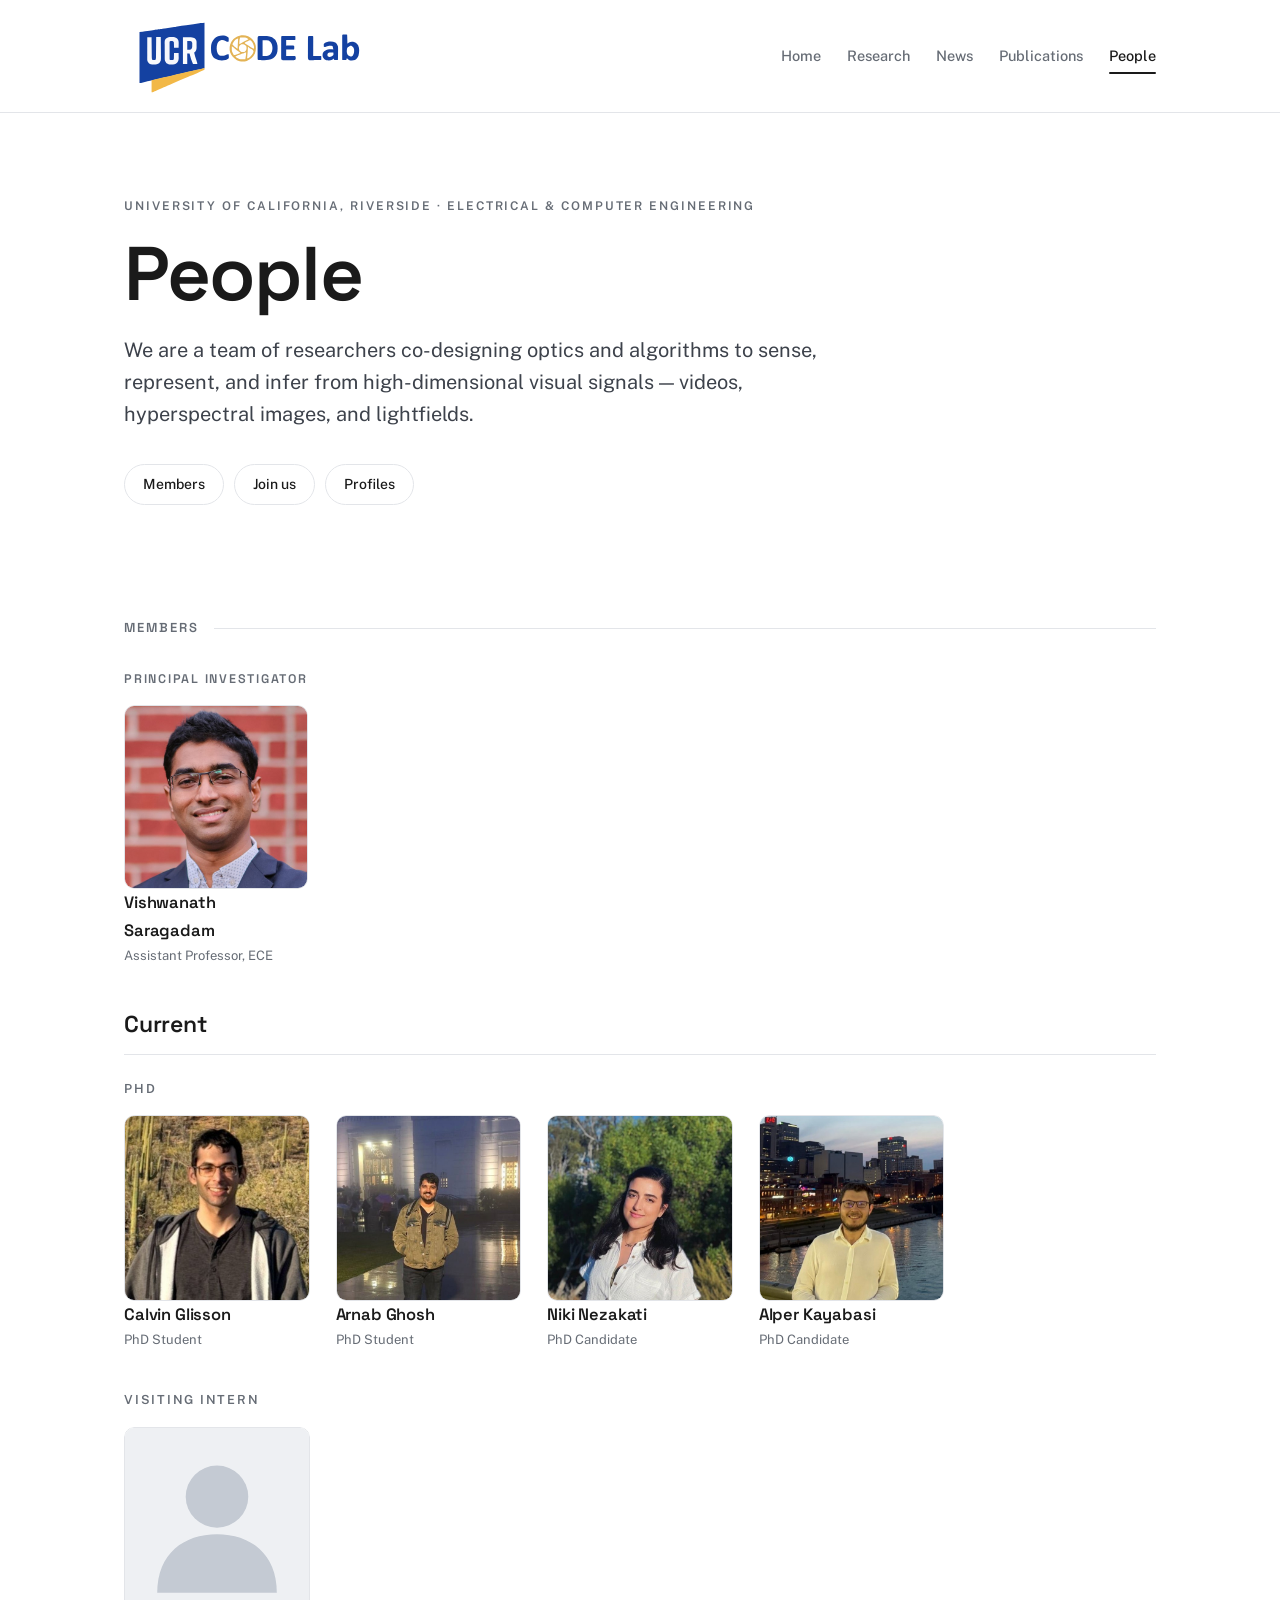
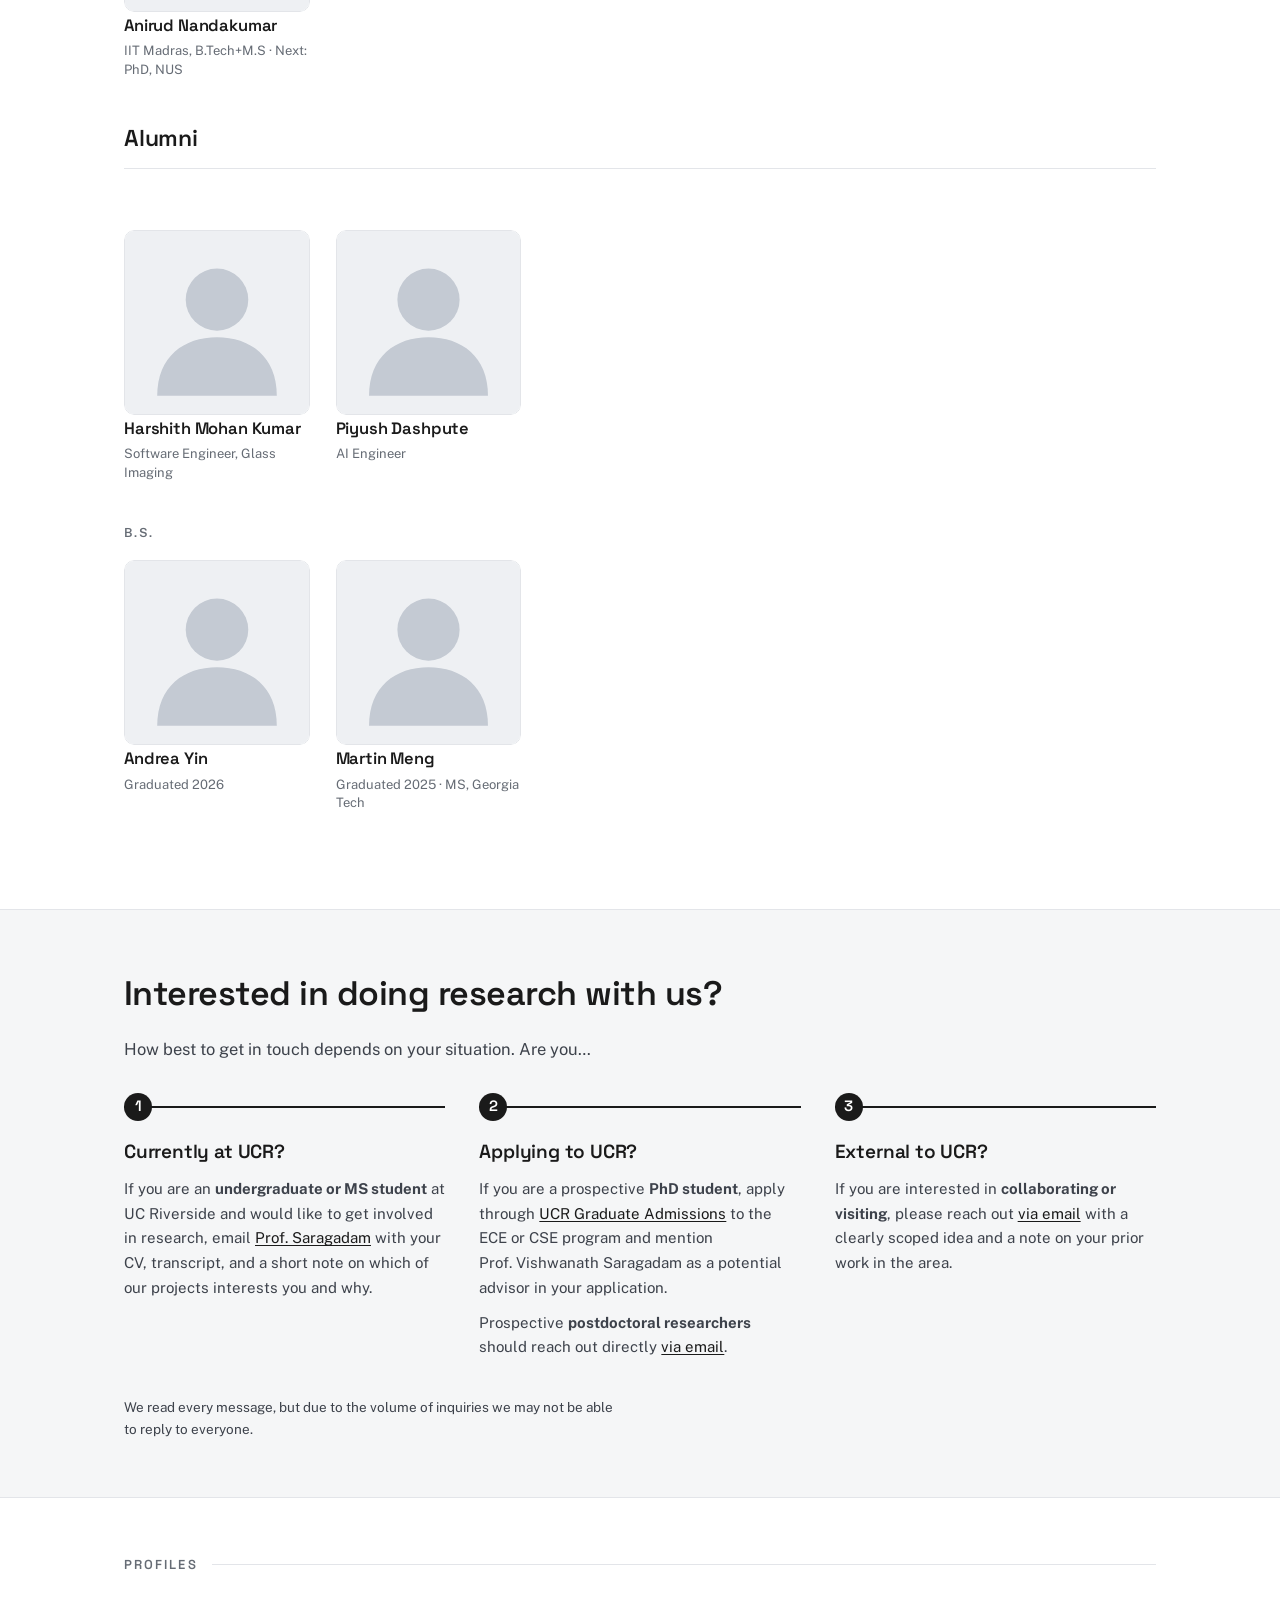
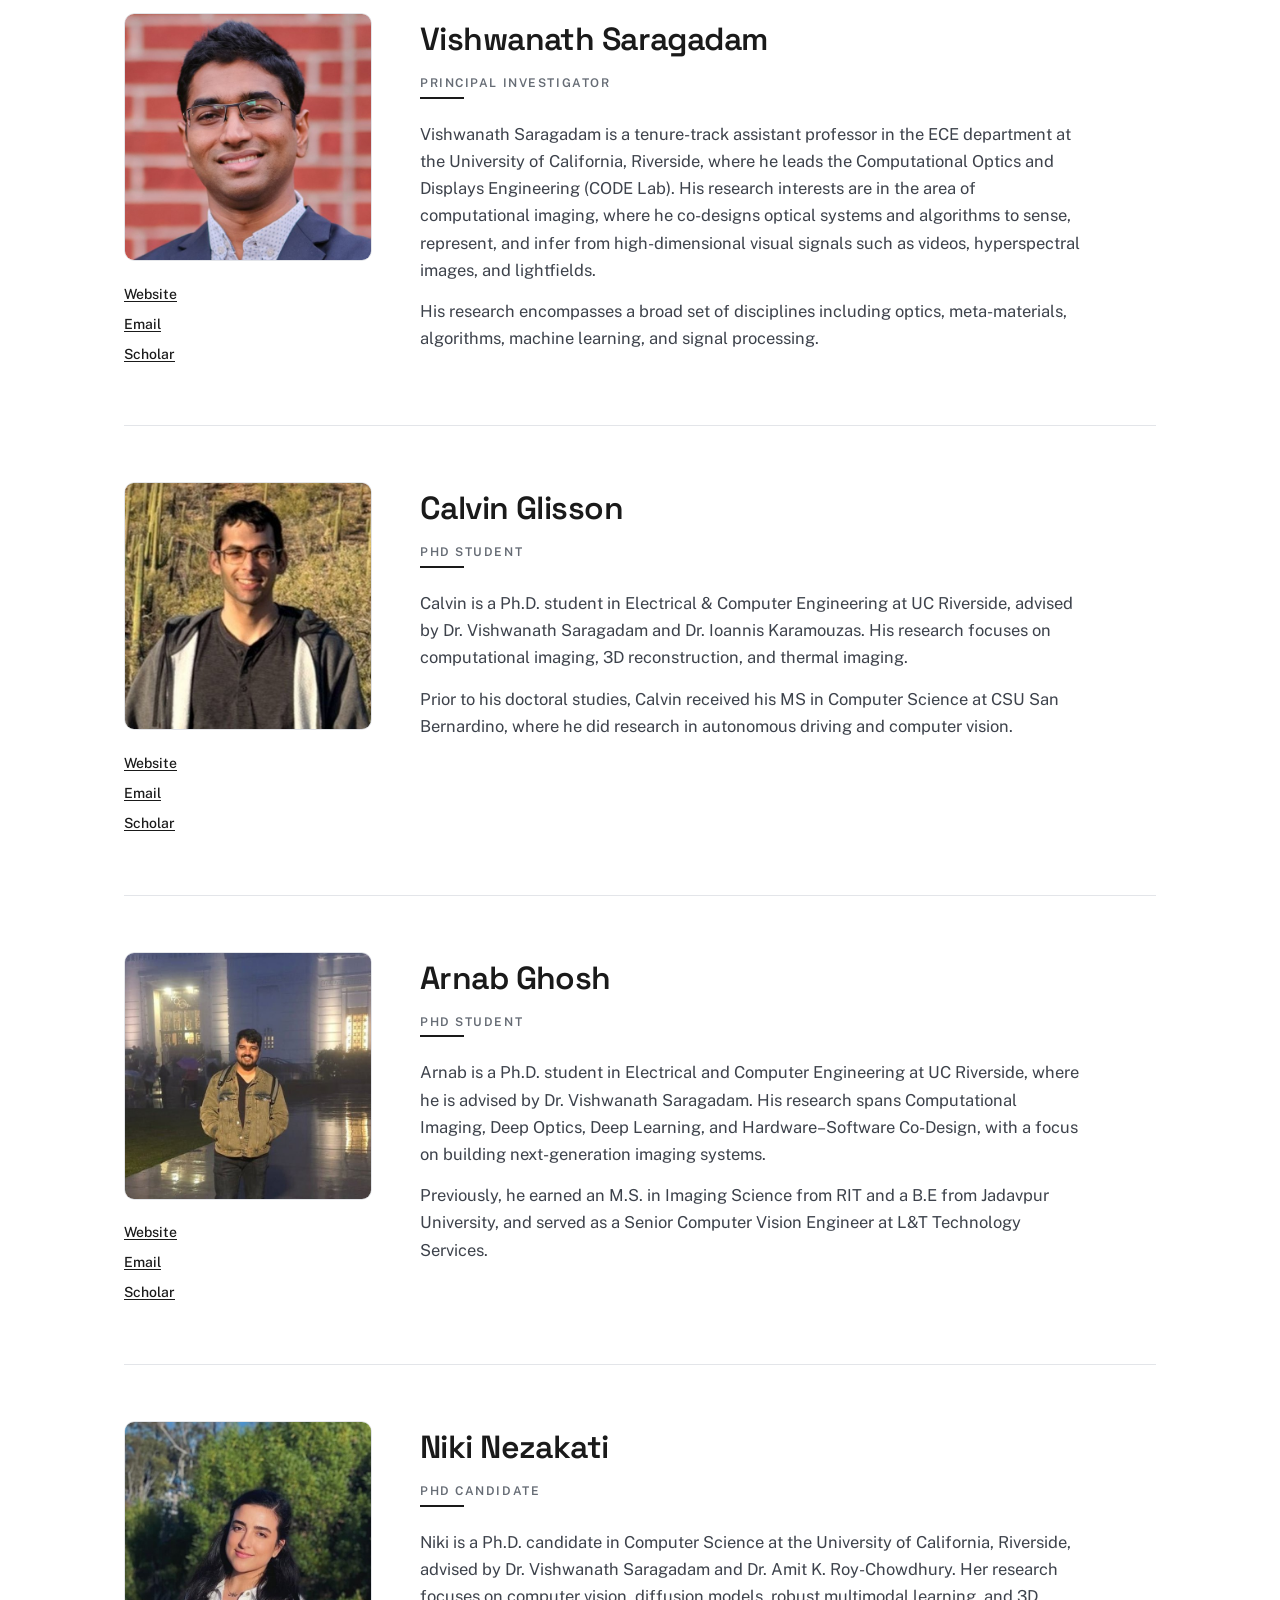
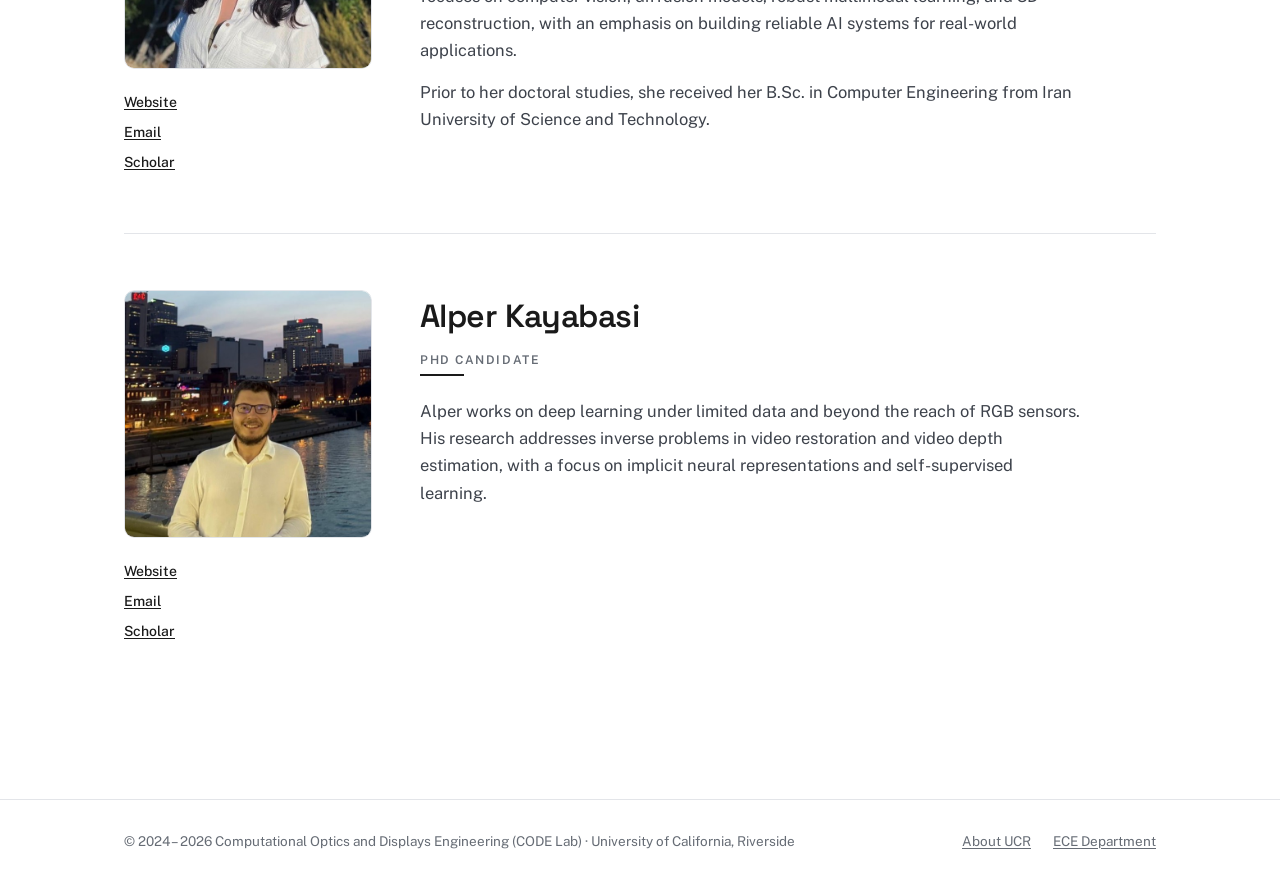
==== commit f5a7c49d: "Add fcus area , anirud n" ====
--- a/people.html
+++ b/people.html
@@ -98,6 +98,14 @@
         </a></li>
       </ul>
 
+      <h4 class="member-role reveal">Visiting Intern</h4>
+      <ul class="people-grid">
+        <li class="reveal" style="--i:0"><div class="person-card">
+          <span class="shot"><img src="images/placeholder-person.svg" alt="Portrait of Anirud Nandakumar"></span>
+          <span class="p-meta"><span class="p-name">Anirud Nandakumar</span><span class="p-role">IIT Madras, B.Tech+M.S · Next: PhD, NUS</span></span>
+        </div></li>
+      </ul>
+
       <h3 class="member-group reveal">Alumni</h3>
       <h4 class="member-role reveal">M.S.</h4>
       <ul class="people-grid">
--- a/css/style.css
+++ b/css/style.css
@@ -64,10 +64,27 @@
 hr.spectrum{border:0;height:1px;background:var(--line);margin:0}
 
 /* ---------- Research topic chips ---------- */
-.chips-intro{font-size:12.5px;font-weight:600;letter-spacing:.14em;text-transform:uppercase;color:var(--muted);margin:30px 0 14px}
+.chips-intro{font-size:12.5px;font-weight:600;letter-spacing:.14em;text-transform:uppercase;color:var(--muted);margin:30px 0 16px}
+.chips-hint{font-weight:500;letter-spacing:.04em;text-transform:none;color:var(--muted);opacity:.7}
 .chips{display:flex;flex-wrap:wrap;gap:10px}
 .chip{display:inline-flex;align-items:center;font-size:13.5px;font-weight:500;color:#333;background:var(--surface);border:1px solid var(--line);border-radius:999px;padding:7px 15px;transition:border-color .25s,color .25s,background .25s}
 .chip:hover{border-color:var(--ink);color:var(--ink);background:#ececee}
+
+/* ---------- Focus-area flip cards ---------- */
+.flip-cards{display:grid;grid-template-columns:repeat(auto-fill,minmax(200px,1fr));gap:14px}
+.flip-card{position:relative;height:108px;padding:0;border:0;background:none;cursor:pointer;perspective:1000px;font:inherit;text-align:left;-webkit-tap-highlight-color:transparent}
+.flip-card-inner{position:absolute;inset:0;transition:transform .55s cubic-bezier(.4,.18,.2,1);transform-style:preserve-3d}
+.flip-card:hover .flip-card-inner,
+.flip-card:focus-visible .flip-card-inner,
+.flip-card.is-flipped .flip-card-inner{transform:rotateY(180deg)}
+.flip-card:focus-visible{outline:none}
+.flip-card:focus-visible .flip-front,
+.flip-card:focus-visible .flip-back{outline:2px solid var(--ink);outline-offset:2px}
+.flip-face{position:absolute;inset:0;display:flex;border-radius:var(--radius);border:1px solid var(--line);padding:14px 16px;backface-visibility:hidden;-webkit-backface-visibility:hidden;overflow:hidden}
+.flip-front{align-items:center;justify-content:center;text-align:center;font-family:"Space Grotesk","Public Sans",sans-serif;font-size:15px;font-weight:600;color:var(--ink);background:var(--surface)}
+.flip-back{align-items:center;transform:rotateY(180deg);font-size:12.8px;line-height:1.45;color:#e9eaed;background:var(--ink)}
+@media (max-width:520px){.flip-cards{grid-template-columns:repeat(auto-fill,minmax(150px,1fr))}.flip-card{height:124px}}
+@media (prefers-reduced-motion:reduce){.flip-card-inner{transition:none}}
 
 /* ---------- Overview grid ---------- */
 .people-grid{list-style:none;display:grid;grid-template-columns:repeat(auto-fill,minmax(168px,1fr));gap:30px 26px}
